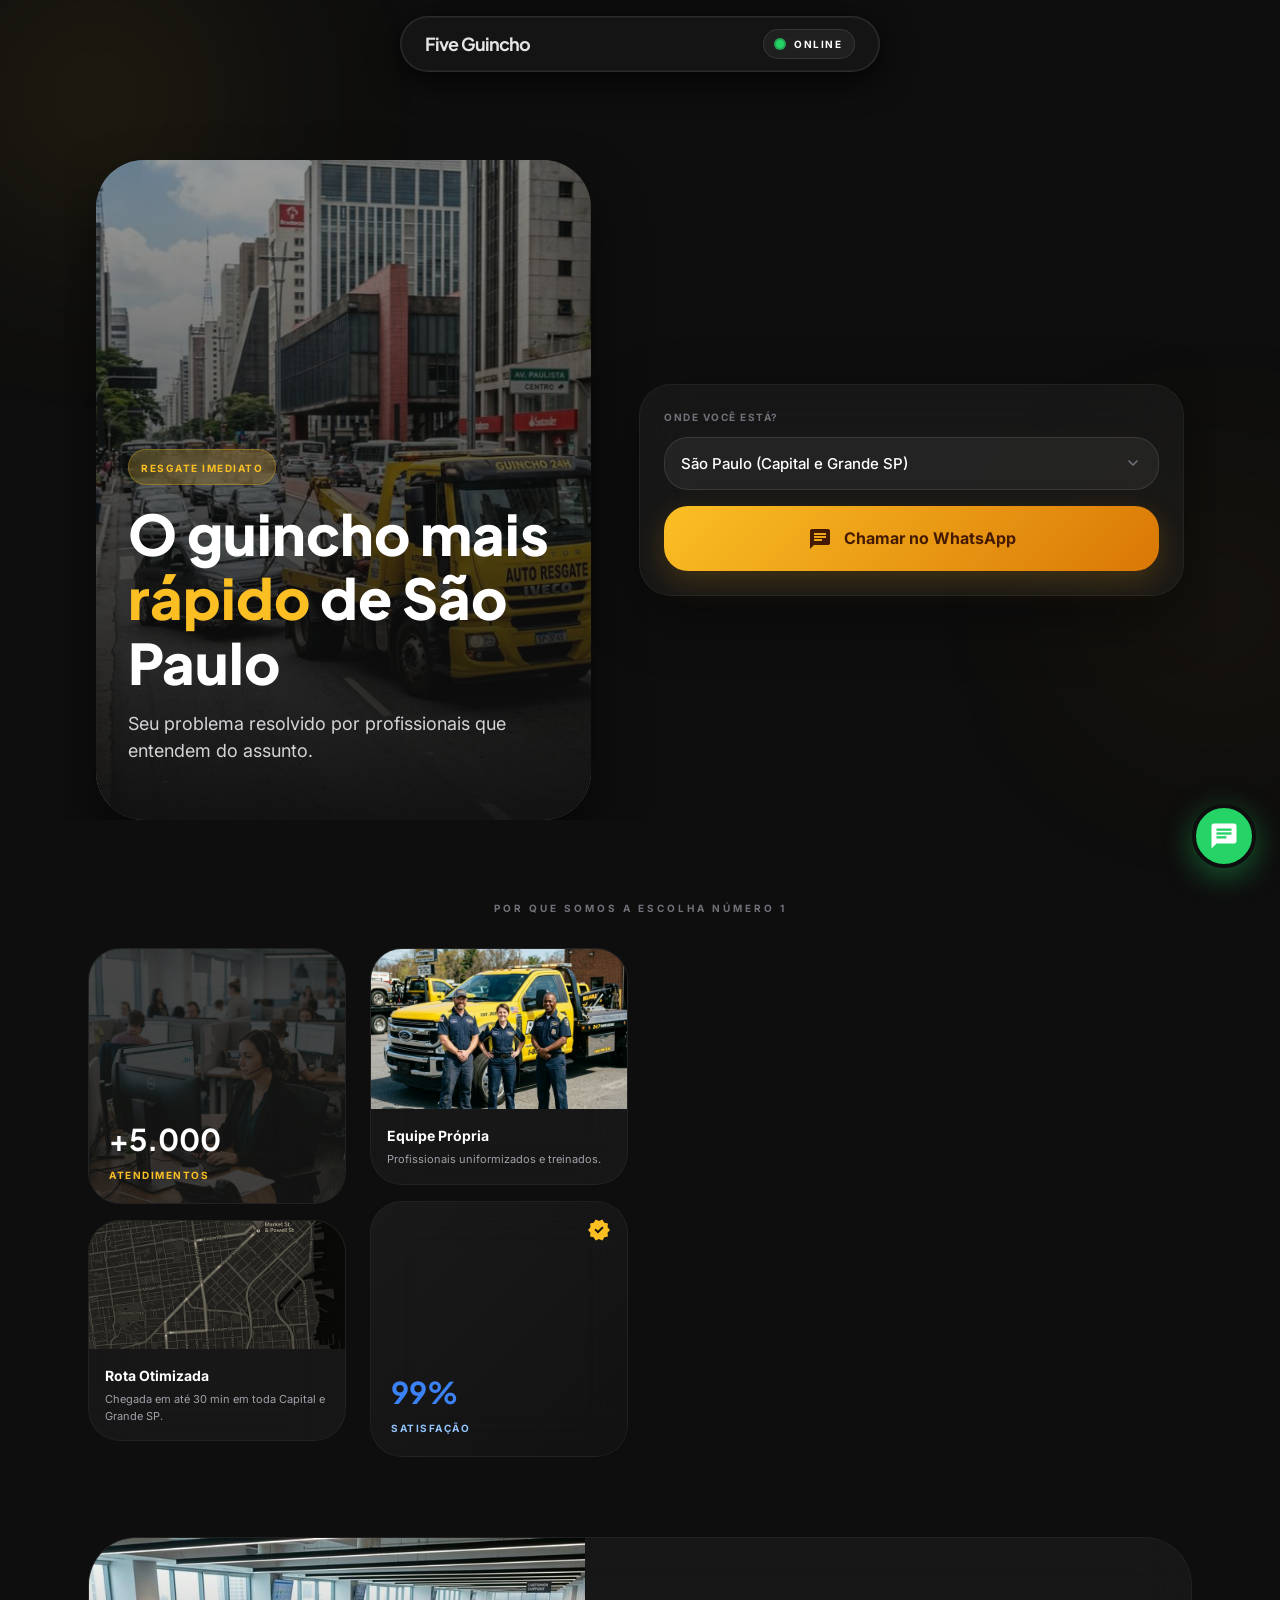
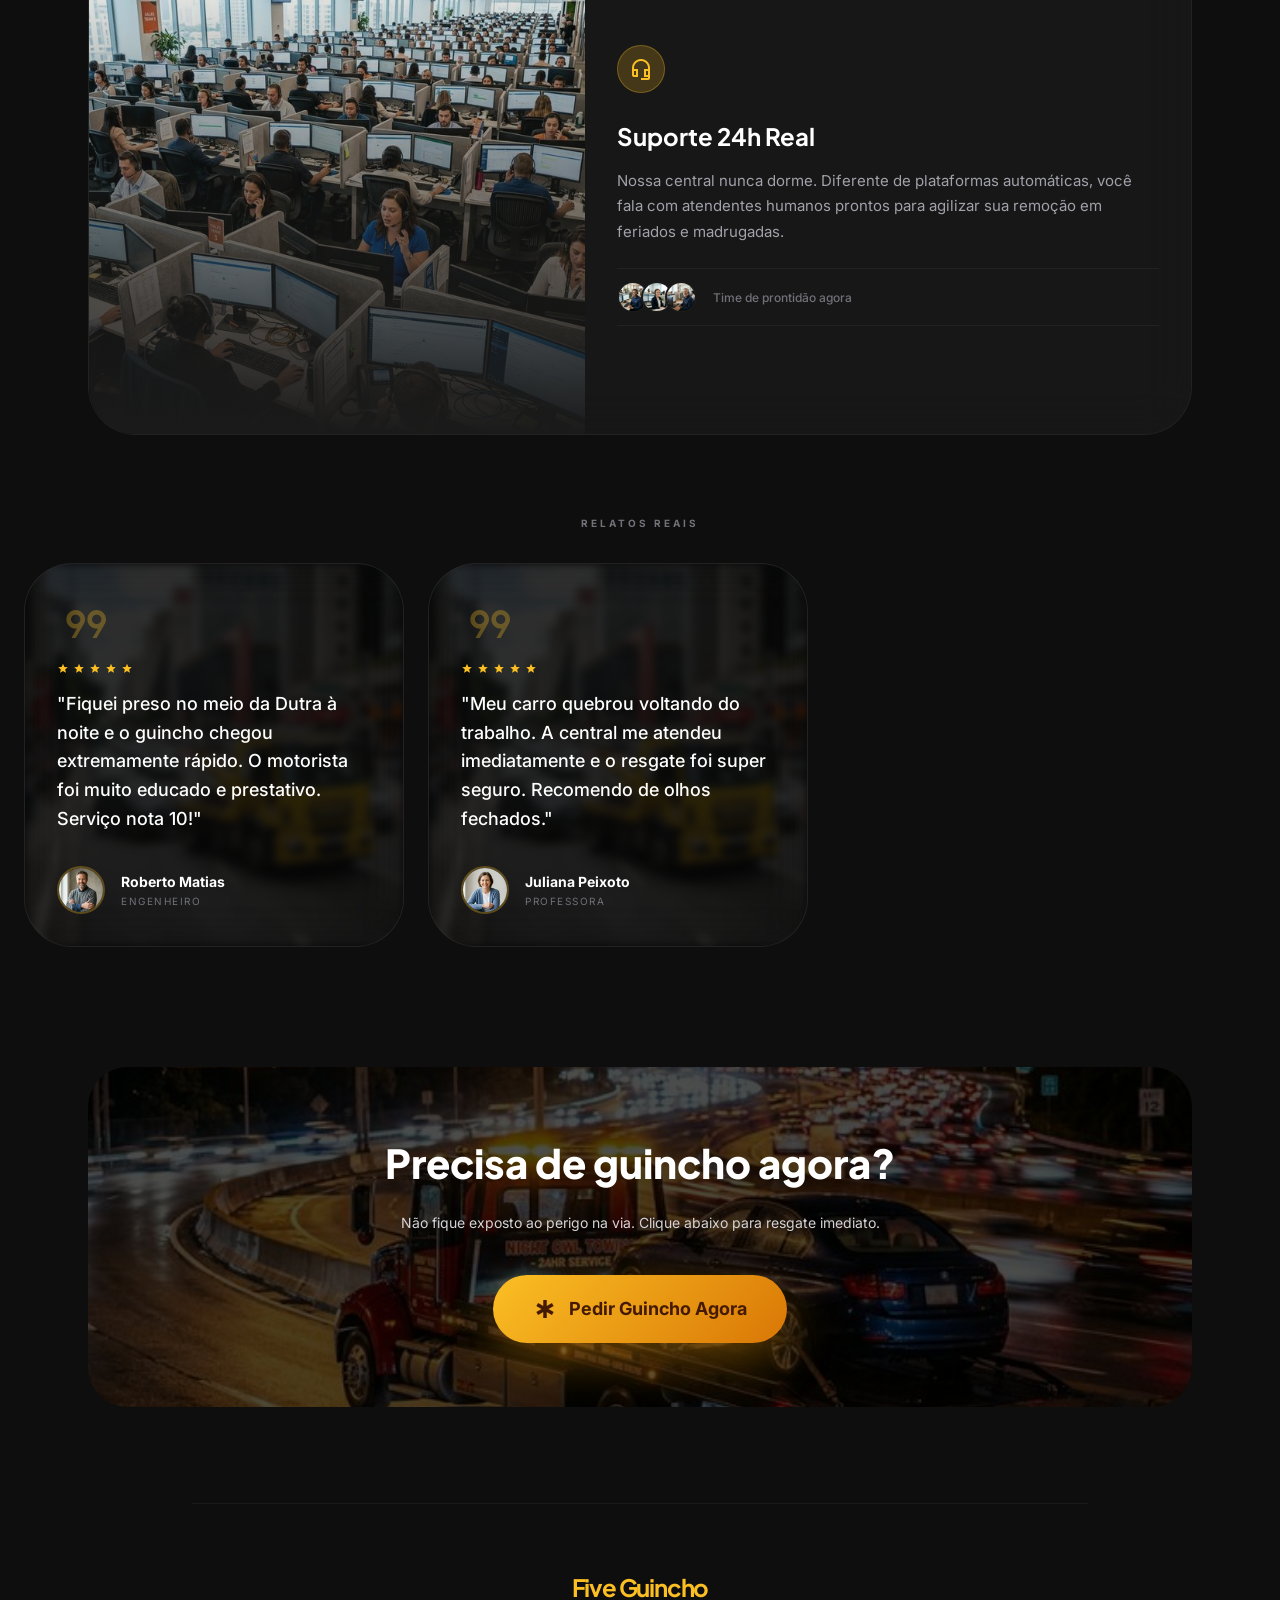
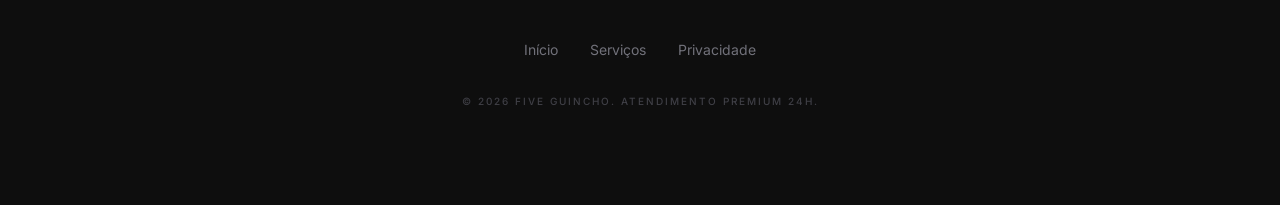
==== index.html @ ecac9675 "feat: setup GA/GTM and custom conversion tracking" ====
<!DOCTYPE html>
<html lang="pt-BR">
<head>
  <meta charset="utf-8" />
  <meta name="viewport" content="width=device-width, initial-scale=1.0" />
  <title>Five Guincho | O Guincho mais rápido de São Paulo</title>
  <meta name="description" content="Five Guincho — Guincho 24h em São Paulo. Resgate imediato via WhatsApp. Equipe própria, rota otimizada e +5.000 atendimentos com 99% de satisfação." />

  <!-- Fonts -->
  <link rel="preconnect" href="https://fonts.googleapis.com" />
  <link rel="preconnect" href="https://fonts.gstatic.com" crossorigin />
  <link href="https://fonts.googleapis.com/css2?family=Plus+Jakarta+Sans:wght@400;500;600;700;800&family=Inter:wght@300;400;500;600;700&display=swap" rel="stylesheet" />
  
  <!-- Material Symbols -->
  <link href="https://fonts.googleapis.com/css2?family=Material+Symbols+Outlined:wght,FILL@100..700,0..1&display=swap" rel="stylesheet" />

  <!-- Stylesheet -->
  <link rel="stylesheet" href="style.css" />
  <!-- Google Tag Manager -->
  <script>(function(w,d,s,l,i){w[l]=w[l]||[];w[l].push({'gtm.start':
  new Date().getTime(),event:'gtm.js'});var f=d.getElementsByTagName(s)[0],
  j=d.createElement(s),dl=l!='dataLayer'?'&l='+l:'';j.async=true;j.src=
  'https://www.googletagmanager.com/gtm.js?id='+i+dl;f.parentNode.insertBefore(j,f);
  })(window,document,'script','dataLayer','GTM-MQ79NGHH');</script>
  <!-- End Google Tag Manager -->
</head>
<body>
  <!-- Google Tag Manager (noscript) -->
  <noscript><iframe src="https://www.googletagmanager.com/ns.html?id=GTM-MQ79NGHH"
  height="0" width="0" style="display:none;visibility:hidden"></iframe></noscript>
  <!-- End Google Tag Manager (noscript) -->

  <!-- Ambient Glow Effects -->
  <div class="glow-gold" aria-hidden="true"></div>
  <div class="glow-amber" aria-hidden="true"></div>

  <!-- ===================== HEADER ===================== -->
  <header class="site-header" id="header">
    <div class="header-bar liquid-glass">
      <div class="header-logo font-headline">Five Guincho</div>
      <div class="header-badge">
        <span class="badge-dot" aria-hidden="true"></span>
        <span class="badge-text">Online</span>
      </div>
    </div>
  </header>

  <!-- ===================== MAIN ===================== -->
  <main class="main-content">

    <!-- ========== HERO SECTION ========== -->
    <section class="hero" id="inicio">
      <div class="hero-image-wrapper animate-fade-in-up">
        <img
          alt="Profissional da Five Guincho atendendo carro parado em São Paulo"
          src="assets/images/hero_bg_1773926470104.png"
        />
        <div class="hero-overlay">
          <div class="hero-tag">
            <span>Resgate Imediato</span>
          </div>
          <h1 class="hero-title font-headline">
            O guincho mais <span class="highlight">rápido</span> de São Paulo
          </h1>
          <p class="hero-subtitle">
            Seu problema resolvido por profissionais que entendem do assunto.
          </p>
        </div>
      </div>

      <div class="hero-cta-card glass-card animate-fade-in-up delay-2">
        <label class="hero-cta-label" for="state-selector">Onde você está?</label>
        <div class="state-selector-wrapper">
          <select class="state-selector" id="state-selector">
            <option value="SP">São Paulo (Capital e Grande SP)</option>
            <option value="RJ">Rio de Janeiro</option>
            <option value="MG">Minas Gerais</option>
            <option value="OTHER">Outros Estados</option>
          </select>
          <span class="material-symbols-outlined state-selector-icon" aria-hidden="true">expand_more</span>
        </div>

        <div class="cta-sp" id="cta-sp">
          <a class="btn-primary" href="#" data-whatsapp>
            <span class="material-symbols-outlined filled">chat</span>
            Chamar no WhatsApp
          </a>
        </div>

        <div class="cta-other" id="cta-other">
          <span class="material-symbols-outlined">info</span>
          <p>Atendemos somente São Paulo no momento.</p>
        </div>
      </div>
    </section>

    <!-- ========== BENEFITS SECTION ========== -->
    <section class="benefits reveal" id="servicos">
      <h2 class="section-title">Por que somos a escolha número 1</h2>
      <div class="benefits-grid">
        <!-- Column 1 -->
        <div class="benefits-col">
          <div class="stat-card glass-card">
            <img
              class="stat-card__bg"
              alt=""
              src="assets/images/call_center_bg_1773926505884.png"
              aria-hidden="true"
            />
            <div class="stat-card__content">
              <div class="stat-card__number font-headline">+5.000</div>
              <div class="stat-card__label">Atendimentos</div>
            </div>
          </div>

          <div class="feature-card glass-card">
            <div class="feature-card__image feature-card__image--grayscale">
              <img
                alt="Mapa de cobertura de São Paulo"
                src="assets/images/map_bg_1773926572896.png"
              />
              <div class="feature-card__image-overlay"></div>
            </div>
            <div class="feature-card__body">
              <h3 class="feature-card__title">Rota Otimizada</h3>
              <p class="feature-card__desc">Chegada em até 30 min em toda Capital e Grande SP.</p>
            </div>
          </div>
        </div>

        <!-- Column 2 -->
        <div class="benefits-col">
          <div class="feature-card glass-card">
            <div class="feature-card__image feature-card__image--tall">
              <img
                alt="Especialista uniformizado da Five Guincho"
                src="assets/images/team_bg_1773926521240.png"
              />
            </div>
            <div class="feature-card__body">
              <h3 class="feature-card__title">Equipe Própria</h3>
              <p class="feature-card__desc">Profissionais uniformizados e treinados.</p>
            </div>
          </div>

          <div class="satisfaction-card glass-card">
            <span class="satisfaction-card__icon material-symbols-outlined filled" aria-hidden="true">verified</span>
            <div class="satisfaction-card__content">
              <div class="satisfaction-card__number font-headline">99%</div>
              <div class="satisfaction-card__label">Satisfação</div>
            </div>
          </div>
        </div>
      </div>
    </section>

    <!-- ========== SUPPORT 24H ========== -->
    <section class="support-section reveal">
      <div class="support-card glass-card">
        <div class="support-card__image">
          <img
            alt="Central de atendimento 24h da Five Guincho"
            src="assets/images/support_main_1773926591647.png"
          />
          <div class="support-card__image-gradient"></div>
        </div>
        <div class="support-card__body">
          <div class="support-card__icon-wrapper">
            <span class="material-symbols-outlined">headset_mic</span>
          </div>
          <h2 class="support-card__title font-headline">Suporte 24h Real</h2>
          <p class="support-card__desc">
            Nossa central nunca dorme. Diferente de plataformas automáticas, você fala com atendentes humanos prontos para agilizar sua remoção em feriados e madrugadas.
          </p>
          <div class="support-card__team">
            <div class="avatar-stack">
              <div class="avatar-stack__item">
                <img alt="Membro da equipe" src="assets/images/support_avatar_1_1773926607169.png" />
              </div>
              <div class="avatar-stack__item">
                <img alt="Membro da equipe" src="assets/images/support_avatar_2_1773926623185.png" />
              </div>
              <div class="avatar-stack__item">
                <img alt="Membro da equipe" src="assets/images/support_avatar_3_1773926680739.png" />
              </div>
            </div>
            <span class="team-label">Time de prontidão agora</span>
          </div>
        </div>
      </div>
    </section>

    <!-- ========== TESTIMONIALS ========== -->
    <section class="testimonials reveal">
      <div class="testimonials__header">
        <h2 class="section-title">Relatos Reais</h2>
      </div>
      <div class="testimonials__carousel">
        <!-- Testimonial 1 -->
        <div class="testimonial-card glass-card">
          <img
            class="testimonial-card__bg"
            alt=""
            src="assets/images/hero_bg_1773926470104.png"
            aria-hidden="true"
          />
          <div class="testimonial-card__overlay"></div>
          <div class="testimonial-card__inner">
            <div class="testimonial-card__quote-icon">
              <span class="material-symbols-outlined">format_quote</span>
            </div>
            <div class="testimonial-card__bottom">
              <div class="testimonial-stars">
                <span class="material-symbols-outlined filled">star</span>
                <span class="material-symbols-outlined filled">star</span>
                <span class="material-symbols-outlined filled">star</span>
                <span class="material-symbols-outlined filled">star</span>
                <span class="material-symbols-outlined filled">star</span>
              </div>
              <p class="testimonial-card__text">"Fiquei preso no meio da Dutra à noite e o guincho chegou extremamente rápido. O motorista foi muito educado e prestativo. Serviço nota 10!"</p>
              <div class="testimonial-card__author">
                <div class="testimonial-card__avatar">
                  <img alt="Roberto Matias" src="assets/images/testimonial_avatar_1_1773926697660.png" />
                </div>
                <div>
                  <div class="testimonial-card__name">Roberto Matias</div>
                  <div class="testimonial-card__role">Engenheiro</div>
                </div>
              </div>
            </div>
          </div>
        </div>

        <!-- Testimonial 2 -->
        <div class="testimonial-card glass-card">
          <img
            class="testimonial-card__bg"
            alt=""
            src="assets/images/hero_bg_1773926470104.png"
            aria-hidden="true"
          />
          <div class="testimonial-card__overlay"></div>
          <div class="testimonial-card__inner">
            <div class="testimonial-card__quote-icon">
              <span class="material-symbols-outlined">format_quote</span>
            </div>
            <div class="testimonial-card__bottom">
              <div class="testimonial-stars">
                <span class="material-symbols-outlined filled">star</span>
                <span class="material-symbols-outlined filled">star</span>
                <span class="material-symbols-outlined filled">star</span>
                <span class="material-symbols-outlined filled">star</span>
                <span class="material-symbols-outlined filled">star</span>
              </div>
              <p class="testimonial-card__text">"Meu carro quebrou voltando do trabalho. A central me atendeu imediatamente e o resgate foi super seguro. Recomendo de olhos fechados."</p>
              <div class="testimonial-card__author">
                <div class="testimonial-card__avatar">
                  <img alt="Juliana Peixoto" src="assets/images/testimonial_avatar_2_1773926717036.png" />
                </div>
                <div>
                  <div class="testimonial-card__name">Juliana Peixoto</div>
                  <div class="testimonial-card__role">Professora</div>
                </div>
              </div>
            </div>
          </div>
        </div>
      </div>
    </section>

    <!-- ========== CTA FINAL ========== -->
    <section class="cta-final reveal">
      <div class="cta-final__card">
        <img
          class="cta-final__bg"
          alt=""
          src="assets/images/cta_bg_1773926490150.png"
          aria-hidden="true"
        />
        <div class="cta-final__content">
          <h2 class="cta-final__title font-headline">Precisa de guincho agora?</h2>
          <p class="cta-final__desc">Não fique exposto ao perigo na via. Clique abaixo para resgate imediato.</p>
          <a class="btn-primary btn-primary--rounded" href="#" data-whatsapp>
            <span class="material-symbols-outlined">emergency</span>
            Pedir Guincho Agora
          </a>
        </div>
      </div>
    </section>

  </main>

  <!-- ===================== FOOTER ===================== -->
  <footer class="site-footer">
    <div class="footer-logo font-headline">Five Guincho</div>
    <nav class="footer-nav">
      <a href="#inicio">Início</a>
      <a href="#servicos">Serviços</a>
      <a href="#">Privacidade</a>
    </nav>
    <div class="footer-copy">
      © <span id="current-year">2024</span> Five Guincho. Atendimento Premium 24h.
    </div>
  </footer>

  <!-- ===================== BOTTOM NAV (Mobile) ===================== -->
  <nav class="bottom-nav" aria-label="Navegação mobile">
    <a class="bottom-nav__link bottom-nav__link--active" href="#inicio">
      <span class="material-symbols-outlined filled">home</span>
      <span class="nav-label">Início</span>
    </a>
    <a class="bottom-nav__link" href="#servicos">
      <span class="material-symbols-outlined">construction</span>
      <span class="nav-label">Serviços</span>
    </a>
    <a class="bottom-nav__link" href="#" data-whatsapp>
      <span class="material-symbols-outlined">alternate_email</span>
      <span class="nav-label">Contato</span>
    </a>
  </nav>

  <!-- ===================== WHATSAPP FAB ===================== -->
  <a class="whatsapp-fab" href="#" data-whatsapp aria-label="Chamar no WhatsApp">
    <span class="material-symbols-outlined filled">chat</span>
  </a>

  <!-- ===================== MODAL EXPRESS ===================== -->
  <div class="modal-overlay" id="express-modal" aria-hidden="true" tabindex="-1">
    <div class="modal-card liquid-glass" role="dialog" aria-modal="true" aria-labelledby="modal-title">
      <div class="modal-header">
        <h3 class="modal-title font-headline" id="modal-title">Para agilizar seu orçamento.</h3>
        <button class="modal-close" id="modal-close" aria-label="Fechar">
          <span class="material-symbols-outlined">close</span>
        </button>
      </div>
      <div class="modal-body">
        <form id="express-form">
          <div class="form-group">
            <label for="form-nome">Nome do cliente</label>
            <input type="text" id="form-nome" required placeholder="Ex: João da Silva">
          </div>

          <div class="form-group">
            <label for="form-local">Localização do veículo</label>
            <select id="form-local" required>
              <option value="" disabled selected>Selecione seu estado</option>
              <option value="SP">São Paulo (Capital e Grande SP)</option>
              <option value="RJ">Rio de Janeiro</option>
              <option value="MG">Minas Gerais</option>
              <option value="OTHER">Outros Estados</option>
            </select>
          </div>

          <div id="form-error" class="cta-other">
            <span class="material-symbols-outlined">info</span>
            <p>Atendemos somente São Paulo no momento.</p>
          </div>

          <div id="form-fields-extended">
            <div class="form-group">
              <label for="form-tipo">Qual modelo do veículo?</label>
              <select id="form-tipo" required>
                <option value="" disabled selected>Selecione</option>
                <option value="Carro de passeio">Carro de passeio</option>
                <option value="Caminhão">Caminhão</option>
                <option value="Moto">Moto</option>
                <option value="Outros">Outros</option>
              </select>
            </div>

            <div class="form-group">
              <label for="form-fab">Qual fabricante do veículo?</label>
              <input type="text" id="form-fab" required placeholder="Ex: Volkswagen, Audi, Chevrolet...">
            </div>

            <div class="form-row">
              <div class="form-group">
                <label for="form-cor">Cor do veículo</label>
                <input type="text" id="form-cor" required placeholder="Ex: Prata">
              </div>
              <div class="form-group">
                <label for="form-placa">Placa do veículo</label>
                <input type="text" id="form-placa" required placeholder="ABC-1234">
              </div>
            </div>

            <div class="form-group">
              <label class="radio-group-label">Você já realizou alguma cotação ou a nossa empresa é a primeira?</label>
              <div class="radio-group">
                <label class="radio-label">
                  <input type="radio" name="cotacao" value="Primeira cotação" required>
                  <span class="radio-custom"></span> Primeira cotação
                </label>
                <label class="radio-label">
                  <input type="radio" name="cotacao" value="Já realizei outra cotação">
                  <span class="radio-custom"></span> Já realizei cotação
                </label>
              </div>
            </div>

            <button type="submit" id="botao_whatsapp" class="btn-primary btn-submit-modal">
              <span class="material-symbols-outlined filled">chat</span>
              Ir para o WhatsApp
            </button>
          </div>
        </form>
      </div>
    </div>
  </div>

  <!-- Script -->
  <script src="script.js"></script>

</body>
</html>
---- style.css ----
/* ============================================
   FIVE GUINCHO - Design System (Liquid Glass)
   ============================================ */

/* --- Custom Properties --- */
:root {
  /* Core Colors */
  --primary: #fbbf24;
  --primary-dim: #d97706;
  --primary-container: #fcd34d;
  --on-primary: #451a03;

  /* Surface Layer System */
  --surface: #0e0e0e;
  --surface-dim: #0e0e0e;
  --surface-container-lowest: #000000;
  --surface-container-low: #131313;
  --surface-container: #1a1a1a;
  --surface-container-high: #20201f;
  --surface-container-highest: #262626;
  --surface-bright: #2c2c2c;
  --surface-variant: #262626;

  /* On-Surface */
  --on-surface: #ffffff;
  --on-surface-variant: #adaaaa;
  --on-background: #ffffff;

  /* Outline */
  --outline: #767575;
  --outline-variant: #484847;

  /* Secondary / Tertiary */
  --secondary: #f59e0b;
  --tertiary: #fbbf24;

  /* Error */
  --error: #f87171;
  --error-container: #9f0519;

  /* Functional */
  --whatsapp-green: #25D366;

  /* Typography */
  --font-headline: 'Plus Jakarta Sans', sans-serif;
  --font-body: 'Inter', sans-serif;
  --font-label: 'Inter', sans-serif;

  /* Spacing */
  --space-1: 0.25rem;
  --space-2: 0.5rem;
  --space-3: 0.75rem;
  --space-4: 1rem;
  --space-5: 1.25rem;
  --space-6: 1.5rem;
  --space-8: 2rem;
  --space-10: 2.5rem;
  --space-12: 3rem;
  --space-16: 4rem;
  --space-20: 5rem;
  --space-24: 6rem;

  /* Border Radius */
  --radius-sm: 0.5rem;
  --radius-md: 1rem;
  --radius-lg: 1.5rem;
  --radius-xl: 2rem;
  --radius-2xl: 2.5rem;
  --radius-3xl: 3rem;
  --radius-full: 9999px;
}

/* --- Reset & Base --- */
*,
*::before,
*::after {
  margin: 0;
  padding: 0;
  box-sizing: border-box;
}

html {
  scroll-behavior: smooth;
  -webkit-text-size-adjust: 100%;
}

body {
  font-family: var(--font-body);
  background-color: var(--surface);
  color: var(--on-surface);
  overflow-x: hidden;
  min-height: 100dvh;
  line-height: 1.6;
  -webkit-font-smoothing: antialiased;
  -moz-osx-font-smoothing: grayscale;
}

::selection {
  background-color: var(--primary);
  color: var(--on-primary);
}

img {
  display: block;
  max-width: 100%;
  height: auto;
}

a {
  text-decoration: none;
  color: inherit;
}

button {
  border: none;
  background: none;
  cursor: pointer;
  font-family: inherit;
}

select {
  font-family: inherit;
}

/* --- Utility Classes --- */
.font-headline {
  font-family: var(--font-headline);
}

.font-label {
  font-family: var(--font-label);
}

.label-micro {
  font-size: 10px;
  font-weight: 700;
  text-transform: uppercase;
  letter-spacing: 0.3em;
  font-family: var(--font-label);
}

.label-micro-tight {
  font-size: 10px;
  font-weight: 700;
  text-transform: uppercase;
  letter-spacing: 0.15em;
  font-family: var(--font-label);
}

/* --- Glass Effects --- */
.glass-card {
  background: rgba(38, 38, 38, 0.4);
  backdrop-filter: blur(24px);
  -webkit-backdrop-filter: blur(24px);
  border: 1px solid rgba(255, 255, 255, 0.05);
}

.liquid-glass {
  background: rgba(26, 26, 26, 0.6);
  backdrop-filter: blur(20px) saturate(180%);
  -webkit-backdrop-filter: blur(20px) saturate(180%);
  border: 1px solid rgba(255, 255, 255, 0.1);
  box-shadow: 0 8px 32px 0 rgba(0, 0, 0, 0.8),
              inset 0 0 0 1px rgba(255, 255, 255, 0.05);
}

/* --- Ambient Glow Effects --- */
.glow-gold {
  position: fixed;
  top: -6rem;
  left: -6rem;
  width: 24rem;
  height: 24rem;
  background: radial-gradient(circle at center, rgba(251, 191, 36, 0.15) 0%, transparent 70%);
  filter: blur(100px);
  pointer-events: none;
  z-index: 0;
}

.glow-amber {
  position: fixed;
  top: 50%;
  right: -6rem;
  width: 20rem;
  height: 20rem;
  background: radial-gradient(circle at center, rgba(245, 158, 11, 0.1) 0%, transparent 70%);
  filter: blur(100px);
  pointer-events: none;
  z-index: 0;
}

/* --- Gradient Button --- */
.btn-primary {
  display: inline-flex;
  align-items: center;
  justify-content: center;
  gap: var(--space-3);
  width: 100%;
  background: linear-gradient(135deg, var(--primary), var(--primary-dim));
  color: var(--on-primary);
  font-weight: 700;
  padding: var(--space-5) var(--space-6);
  border-radius: var(--radius-lg);
  font-size: 1rem;
  box-shadow: 0 10px 30px rgba(245, 158, 11, 0.2);
  transition: transform 0.15s ease, box-shadow 0.2s ease;
  cursor: pointer;
  border: none;
  font-family: var(--font-body);
}

.btn-primary:active {
  transform: scale(0.95);
}

.btn-primary:hover {
  box-shadow: 0 14px 40px rgba(245, 158, 11, 0.35);
}

.btn-primary--rounded {
  border-radius: var(--radius-full);
  padding: var(--space-5) var(--space-10);
  font-size: 1.125rem;
  box-shadow: 0 16px 48px rgba(245, 158, 11, 0.4);
}

/* --- Animations --- */
@keyframes ping {
  75%, 100% {
    transform: scale(2);
    opacity: 0;
  }
}

@keyframes fadeInUp {
  from {
    opacity: 0;
    transform: translateY(30px);
  }
  to {
    opacity: 1;
    transform: translateY(0);
  }
}

@keyframes fadeIn {
  from { opacity: 0; }
  to { opacity: 1; }
}

@keyframes shimmer {
  0% { background-position: -200% 0; }
  100% { background-position: 200% 0; }
}

.animate-ping {
  animation: ping 1s cubic-bezier(0, 0, 0.2, 1) infinite;
}

.animate-fade-in-up {
  opacity: 0;
  animation: fadeInUp 0.8s ease forwards;
}

.animate-fade-in-up.delay-1 { animation-delay: 0.15s; }
.animate-fade-in-up.delay-2 { animation-delay: 0.3s; }
.animate-fade-in-up.delay-3 { animation-delay: 0.45s; }

/* Scroll-triggered reveal */
.reveal {
  opacity: 0;
  transform: translateY(30px);
  transition: opacity 0.7s ease, transform 0.7s ease;
}

.reveal.visible {
  opacity: 1;
  transform: translateY(0);
}

/* ============================================
   HEADER
   ============================================ */
.site-header {
  position: fixed;
  top: var(--space-4);
  left: var(--space-4);
  right: var(--space-4);
  z-index: 50;
}

.header-bar {
  display: flex;
  justify-content: space-between;
  align-items: center;
  padding: var(--space-3) var(--space-6);
  border-radius: var(--radius-full);
  max-width: 30rem;
  margin: 0 auto;
}

.header-logo {
  font-size: 1.125rem;
  font-weight: 700;
  letter-spacing: -0.05em;
  color: #e4e4e7;
  font-family: var(--font-headline);
}

.header-badge {
  display: flex;
  align-items: center;
  gap: 0.625rem;
  padding: 0.375rem 0.75rem;
  border-radius: var(--radius-full);
  background: rgba(255, 255, 255, 0.05);
  border: 1px solid rgba(255, 255, 255, 0.1);
}

.badge-dot {
  position: relative;
  width: 0.5rem;
  height: 0.5rem;
  display: flex;
  align-items: center;
  justify-content: center;
}

.badge-dot::before {
  content: '';
  position: absolute;
  inset: -2px;
  border-radius: 50%;
  background: var(--whatsapp-green);
  animation: ping 1.5s cubic-bezier(0, 0, 0.2, 1) infinite;
  opacity: 0.75;
}

.badge-dot::after {
  content: '';
  position: relative;
  display: inline-flex;
  width: 0.5rem;
  height: 0.5rem;
  border-radius: 50%;
  background: var(--whatsapp-green);
}

.badge-text {
  font-size: 10px;
  font-weight: 700;
  text-transform: uppercase;
  letter-spacing: 0.15em;
  color: var(--on-surface);
  font-family: var(--font-label);
}

/* ============================================
   MAIN CONTENT
   ============================================ */
.main-content {
  position: relative;
  padding-top: var(--space-24);
  padding-bottom: 8rem;
}

/* ============================================
   HERO SECTION
   ============================================ */
.hero {
  position: relative;
  padding: var(--space-8) var(--space-6) 0;
  margin-bottom: var(--space-12);
  overflow: hidden;
}

.hero-image-wrapper {
  position: relative;
  width: 100%;
  aspect-ratio: 4 / 5;
  border-radius: var(--radius-3xl);
  overflow: hidden;
  margin-bottom: var(--space-8);
  box-shadow: 0 25px 50px rgba(0, 0, 0, 0.5);
}

.hero-image-wrapper img {
  width: 100%;
  height: 100%;
  object-fit: cover;
}

.hero-overlay {
  position: absolute;
  inset: 0;
  background: linear-gradient(to top, rgba(14, 14, 14, 0.95) 0%, rgba(14, 14, 14, 0.4) 100%);
  display: flex;
  flex-direction: column;
  justify-content: flex-end;
  padding: var(--space-8);
}

.hero-tag {
  display: inline-block;
  padding: 0.25rem 0.75rem;
  border-radius: var(--radius-full);
  background: rgba(251, 191, 36, 0.2);
  backdrop-filter: blur(12px);
  -webkit-backdrop-filter: blur(12px);
  border: 1px solid rgba(251, 191, 36, 0.3);
  width: fit-content;
  margin-bottom: var(--space-4);
}

.hero-tag span {
  font-size: 10px;
  font-weight: 700;
  text-transform: uppercase;
  letter-spacing: 0.15em;
  color: var(--primary);
  font-family: var(--font-label);
}

.hero-title {
  font-size: 2.25rem;
  font-weight: 800;
  font-family: var(--font-headline);
  line-height: 1.15;
  margin-bottom: var(--space-4);
}

.hero-title .highlight {
  color: var(--primary);
}

.hero-subtitle {
  color: #d4d4d8;
  font-size: 1.125rem;
  margin-bottom: var(--space-6);
  line-height: 1.5;
}

/* Hero CTA Card */
.hero-cta-card {
  border-radius: var(--radius-xl);
  padding: var(--space-6);
  box-shadow: 0 20px 60px rgba(0, 0, 0, 0.4);
  position: relative;
  z-index: 20;
}

.hero-cta-label {
  display: block;
  font-size: 10px;
  font-weight: 700;
  text-transform: uppercase;
  letter-spacing: 0.15em;
  color: #71717a;
  margin-bottom: var(--space-3);
  font-family: var(--font-label);
}

.state-selector-wrapper {
  position: relative;
  margin-bottom: var(--space-4);
}

.state-selector {
  width: 100%;
  background: rgba(255, 255, 255, 0.05);
  border: 1px solid rgba(255, 255, 255, 0.1);
  border-radius: var(--radius-lg);
  padding: var(--space-4);
  color: var(--on-surface);
  appearance: none;
  -webkit-appearance: none;
  font-size: 0.9375rem;
  font-weight: 500;
  cursor: pointer;
  transition: all 0.2s ease;
  outline: none;
}

.state-selector:focus {
  border-color: rgba(251, 191, 36, 0.5);
  box-shadow: 0 0 0 2px rgba(251, 191, 36, 0.1);
}

.state-selector-icon {
  position: absolute;
  right: var(--space-4);
  top: 50%;
  transform: translateY(-50%);
  color: #71717a;
  pointer-events: none;
  font-size: 1.25rem;
}

/* CTA Other (error message) */
.cta-other {
  display: none;
  margin-top: var(--space-4);
  padding: var(--space-4);
  border-radius: var(--radius-lg);
  background: rgba(248, 113, 113, 0.1);
  border: 1px solid rgba(248, 113, 113, 0.2);
  align-items: center;
  gap: var(--space-3);
}

.cta-other.active {
  display: flex;
}

.cta-other .material-symbols-outlined {
  color: var(--error);
  flex-shrink: 0;
}

.cta-other p {
  font-size: 0.875rem;
  font-weight: 500;
  color: var(--error);
}

.cta-sp {
  display: block;
}

.hidden {
  display: none !important;
}

/* ============================================
   BENEFITS SECTION
   ============================================ */
.benefits {
  padding: 0 var(--space-6);
  margin-bottom: var(--space-20);
}

.section-title {
  text-align: center;
  font-size: 10px;
  font-weight: 700;
  text-transform: uppercase;
  letter-spacing: 0.3em;
  color: #71717a;
  margin-bottom: var(--space-8);
  font-family: var(--font-label);
}

.benefits-grid {
  display: grid;
  grid-template-columns: 1fr 1fr;
  gap: var(--space-4);
  align-items: start;
}

/* Stagger effect */
.benefits-col:nth-child(2) {
  padding-top: var(--space-8);
}

.benefits-col {
  display: flex;
  flex-direction: column;
  gap: var(--space-4);
}

/* Stat Card */
.stat-card {
  border-radius: var(--radius-xl);
  padding: var(--space-5);
  height: 12rem;
  display: flex;
  flex-direction: column;
  justify-content: flex-end;
  position: relative;
  overflow: hidden;
}

.stat-card__bg {
  position: absolute;
  inset: 0;
  object-fit: cover;
  opacity: 0.2;
}

.stat-card__content {
  position: relative;
  z-index: 10;
}

.stat-card__number {
  font-size: 1.875rem;
  font-weight: 700;
  font-family: var(--font-headline);
  margin-bottom: 0.25rem;
}

.stat-card__label {
  font-size: 10px;
  font-weight: 700;
  text-transform: uppercase;
  letter-spacing: 0.15em;
  color: var(--primary);
  font-family: var(--font-label);
}

/* Feature Card */
.feature-card {
  border-radius: var(--radius-xl);
  overflow: hidden;
}

.feature-card__image {
  height: 8rem;
  width: 100%;
  position: relative;
  overflow: hidden;
}

.feature-card__image img {
  width: 100%;
  height: 100%;
  object-fit: cover;
}

.feature-card__image--grayscale img {
  filter: grayscale(1) brightness(0.75);
}

.feature-card__image-overlay {
  position: absolute;
  inset: 0;
  background: rgba(251, 191, 36, 0.1);
  mix-blend-mode: overlay;
}

.feature-card__body {
  padding: var(--space-4);
}

.feature-card__title {
  font-weight: 700;
  font-size: 0.875rem;
  margin-bottom: 0.25rem;
}

.feature-card__desc {
  font-size: 11px;
  color: #a1a1aa;
  line-height: 1.5;
}

/* Verified / Satisfaction Card */
.satisfaction-card {
  border-radius: var(--radius-xl);
  padding: var(--space-5);
  height: 10rem;
  display: flex;
  flex-direction: column;
  justify-content: flex-end;
  position: relative;
  overflow: hidden;
  background: linear-gradient(135deg, rgba(255, 255, 255, 0.05), rgba(255, 255, 255, 0.02));
}

.satisfaction-card__icon {
  position: absolute;
  top: var(--space-4);
  right: var(--space-4);
  color: var(--primary);
}

.satisfaction-card__content {
  position: relative;
  z-index: 10;
}

.satisfaction-card__number {
  font-size: 1.875rem;
  font-weight: 700;
  font-family: var(--font-headline);
  margin-bottom: 0.25rem;
  color: #3b82f6; /* Blue */
}

.satisfaction-card__label {
  font-size: 10px;
  font-weight: 700;
  text-transform: uppercase;
  letter-spacing: 0.15em;
  color: #93c5fd; /* Light Blue */
  font-family: var(--font-label);
}

/* Large feature card image */
.feature-card__image--tall {
  height: 10rem;
}

/* ============================================
   SUPPORT 24H SECTION
   ============================================ */
.support-section {
  padding: 0 var(--space-6);
  margin-bottom: var(--space-20);
}

.support-card {
  border-radius: var(--radius-3xl);
  overflow: hidden;
  display: flex;
  flex-direction: column;
}

.support-card__image {
  height: 14rem;
  position: relative;
  overflow: hidden;
}

.support-card__image img {
  width: 100%;
  height: 100%;
  object-fit: cover;
}

.support-card__image-gradient {
  position: absolute;
  inset: 0;
  background: linear-gradient(to top, var(--surface-container) 0%, transparent 100%);
}

.support-card__body {
  padding: var(--space-8);
  margin-top: -3rem;
  position: relative;
  z-index: 10;
}

.support-card__icon-wrapper {
  width: 3rem;
  height: 3rem;
  border-radius: var(--radius-lg);
  background: rgba(251, 191, 36, 0.2);
  display: flex;
  align-items: center;
  justify-content: center;
  margin-bottom: var(--space-6);
  border: 1px solid rgba(251, 191, 36, 0.3);
}

.support-card__icon-wrapper .material-symbols-outlined {
  color: var(--primary);
}

.support-card__title {
  font-size: 1.5rem;
  font-weight: 700;
  font-family: var(--font-headline);
  margin-bottom: var(--space-3);
}

.support-card__desc {
  color: #a1a1aa;
  line-height: 1.7;
  margin-bottom: var(--space-6);
  font-size: 0.9375rem;
}

.support-card__team {
  display: flex;
  align-items: center;
  gap: var(--space-4);
  padding: var(--space-3) 0;
  border-top: 1px solid rgba(255, 255, 255, 0.05);
  border-bottom: 1px solid rgba(255, 255, 255, 0.05);
}

.avatar-stack {
  display: flex;
}

.avatar-stack__item {
  width: 2rem;
  height: 2rem;
  border-radius: 50%;
  border: 2px solid var(--surface-container);
  overflow: hidden;
  background: #3f3f46;
  margin-left: -0.5rem;
}

.avatar-stack__item:first-child {
  margin-left: 0;
}

.avatar-stack__item img {
  width: 100%;
  height: 100%;
  object-fit: cover;
}

.team-label {
  font-size: 0.75rem;
  color: #71717a;
  font-weight: 500;
}

/* ============================================
   TESTIMONIALS
   ============================================ */
.testimonials {
  margin-bottom: var(--space-20);
}

.testimonials__header {
  padding: 0 var(--space-6);
  margin-bottom: var(--space-8);
  text-align: center;
}

.testimonials__carousel {
  display: flex;
  overflow-x: auto;
  gap: var(--space-6);
  padding: 0 var(--space-6) var(--space-10);
  scroll-snap-type: x mandatory;
  -ms-overflow-style: none;
  scrollbar-width: none;
  -webkit-overflow-scrolling: touch;
}

.testimonial-card {
  width: 85vw;
  max-width: 380px;
  scroll-snap-align: center;
  position: relative;
  border-radius: var(--radius-3xl);
  overflow: hidden;
  height: 24rem; /* Fixed height for consistency instead of aspect-ratio which gets distorted on narrow screens */
  flex-shrink: 0;
  white-space: normal;
}

.testimonial-card__bg {
  position: absolute;
  inset: 0;
  width: 100%;
  height: 100%;
  object-fit: cover;
  filter: blur(4px);
  opacity: 0.4;
}

.testimonial-card__overlay {
  position: absolute;
  inset: 0;
  background: rgba(0, 0, 0, 0.6);
}

.testimonial-card__inner {
  position: relative;
  height: 100%;
  padding: var(--space-8);
  display: flex;
  flex-direction: column;
  justify-content: space-between;
}

.testimonial-card__quote-icon {
  opacity: 0.3;
}

.testimonial-card__quote-icon .material-symbols-outlined {
  font-size: 3.5rem;
  color: var(--primary);
}

.testimonial-card__bottom {
  display: flex;
  flex-direction: column;
}

.testimonial-stars {
  display: flex;
  gap: 0.25rem;
  margin-bottom: var(--space-4);
}

.testimonial-stars .material-symbols-outlined {
  color: var(--primary);
  font-size: 0.75rem;
}

.testimonial-card__text {
  font-size: 1.125rem;
  font-weight: 500;
  color: white;
  margin-bottom: var(--space-8);
  line-height: 1.6;
}

.testimonial-card__author {
  display: flex;
  align-items: center;
  gap: var(--space-4);
}

.testimonial-card__avatar {
  width: 3rem;
  height: 3rem;
  border-radius: 50%;
  overflow: hidden;
  border: 2px solid rgba(251, 191, 36, 0.3);
}

.testimonial-card__avatar img {
  width: 100%;
  height: 100%;
  object-fit: cover;
}

.testimonial-card__name {
  font-size: 0.875rem;
  font-weight: 700;
}

.testimonial-card__role {
  font-size: 10px;
  color: #71717a;
  text-transform: uppercase;
  letter-spacing: 0.15em;
  font-family: var(--font-label);
}

/* ============================================
   CTA FINAL
   ============================================ */
.cta-final {
  padding: 0 var(--space-6);
  margin-bottom: var(--space-12);
}

.cta-final__card {
  position: relative;
  border-radius: var(--radius-2xl);
  overflow: hidden;
  padding: var(--space-10);
  text-align: center;
}

.cta-final__bg {
  position: absolute;
  inset: 0;
  width: 100%;
  height: 100%;
  object-fit: cover;
  filter: brightness(0.3);
}

.cta-final__content {
  position: relative;
  z-index: 10;
}

.cta-final__title {
  font-size: 1.875rem;
  font-weight: 800;
  font-family: var(--font-headline);
  margin-bottom: var(--space-4);
}

.cta-final__desc {
  color: #d4d4d8;
  margin-bottom: var(--space-10);
  line-height: 1.7;
  font-size: 0.875rem;
}

/* ============================================
   FOOTER
   ============================================ */
.site-footer {
  width: 100%;
  padding: var(--space-16) var(--space-6) 6rem var(--space-6); /* Extra bottom padding for bottom-nav */
  border-top: 1px solid rgba(255, 255, 255, 0.05);
  background: var(--surface);
  display: flex;
  flex-direction: column;
  align-items: center;
  gap: var(--space-8);
  text-align: center;
}

.footer-logo {
  color: var(--primary);
  font-weight: 700;
  font-size: 1.5rem;
  letter-spacing: -0.05em;
  font-family: var(--font-headline);
}

.footer-nav {
  display: flex;
  gap: var(--space-8);
}

.footer-nav a {
  font-size: 0.875rem;
  color: #71717a;
  transition: color 0.2s ease;
}

.footer-nav a:hover {
  color: white;
}

.footer-copy {
  font-size: 10px;
  color: #3f3f46;
  text-transform: uppercase;
  letter-spacing: 0.2em;
  font-weight: 500;
}

/* ============================================
   BOTTOM NAV
   ============================================ */
.bottom-nav {
  position: fixed;
  bottom: 0;
  left: 0;
  width: 100%;
  z-index: 50;
  display: flex;
  justify-content: space-around;
  align-items: center;
  padding: var(--space-3) var(--space-4) var(--space-6);
  background: rgba(14, 14, 14, 0.9);
  backdrop-filter: blur(40px);
  -webkit-backdrop-filter: blur(40px);
  border-top: 1px solid rgba(255, 255, 255, 0.05);
  box-shadow: 0 -10px 40px rgba(0, 0, 0, 0.5);
}

.bottom-nav__link {
  display: flex;
  flex-direction: column;
  align-items: center;
  justify-content: center;
  color: #71717a;
  transition: color 0.2s ease;
}

.bottom-nav__link--active {
  color: var(--primary);
}

.bottom-nav__link:hover {
  color: white;
}

.bottom-nav__link span.nav-label {
  font-family: var(--font-headline);
  font-size: 10px;
  font-weight: 700;
  text-transform: uppercase;
  letter-spacing: 0.15em;
  margin-top: 0.25rem;
}

/* ============================================
   WHATSAPP FAB
   ============================================ */
.whatsapp-fab {
  position: fixed;
  bottom: 6rem;
  right: var(--space-6);
  width: 4rem;
  height: 4rem;
  background: var(--whatsapp-green);
  border-radius: 50%;
  display: flex;
  align-items: center;
  justify-content: center;
  box-shadow: 0 8px 30px rgba(37, 211, 102, 0.4);
  z-index: 40;
  transition: transform 0.15s ease, box-shadow 0.2s ease;
  border: 4px solid var(--surface);
}

.whatsapp-fab:active {
  transform: scale(0.9);
}

.whatsapp-fab:hover {
  box-shadow: 0 12px 40px rgba(37, 211, 102, 0.6);
  transform: scale(1.05);
}

.whatsapp-fab .material-symbols-outlined {
  color: white;
  font-size: 1.875rem;
}

/* ============================================
   MODAL EXPRESS
   ============================================ */
.modal-overlay {
  position: fixed;
  inset: 0;
  z-index: 100;
  background: rgba(0, 0, 0, 0.85);
  backdrop-filter: blur(10px);
  -webkit-backdrop-filter: blur(10px);
  display: flex;
  align-items: center;
  justify-content: center;
  padding: var(--space-4);
  opacity: 0;
  visibility: hidden;
  transition: opacity 0.3s ease, visibility 0.3s ease;
}

.modal-overlay.active {
  opacity: 1;
  visibility: visible;
}

.modal-card {
  width: 100%;
  max-width: 32rem;
  max-height: 90vh;
  display: flex;
  flex-direction: column;
  border-radius: var(--radius-2xl);
  transform: translateY(20px) scale(0.95);
  transition: transform 0.3s cubic-bezier(0.175, 0.885, 0.32, 1.275);
}

.modal-overlay.active .modal-card {
  transform: translateY(0) scale(1);
}

.modal-header {
  padding: var(--space-6);
  border-bottom: 1px solid rgba(255, 255, 255, 0.05);
  display: flex;
  align-items: center;
  justify-content: space-between;
}

.modal-title {
  font-size: 1.25rem;
  font-weight: 700;
  color: var(--primary);
}

.modal-close {
  width: 2.5rem;
  height: 2.5rem;
  border-radius: 50%;
  display: flex;
  align-items: center;
  justify-content: center;
  background: rgba(255, 255, 255, 0.05);
  color: #a1a1aa;
  transition: all 0.2s ease;
}

.modal-close:hover {
  background: rgba(255, 255, 255, 0.1);
  color: white;
}

.modal-body {
  padding: var(--space-6);
  overflow-y: auto;
  -webkit-overflow-scrolling: touch;
}

/* Custom Scrollbar for Modal Body */
.modal-body::-webkit-scrollbar {
  width: 6px;
}
.modal-body::-webkit-scrollbar-track {
  background: rgba(0, 0, 0, 0.1);
}
.modal-body::-webkit-scrollbar-thumb {
  background: rgba(255, 255, 255, 0.1);
  border-radius: 4px;
}

/* Forms */
.form-group {
  margin-bottom: var(--space-4);
}

.form-group label {
  display: block;
  font-size: 0.875rem;
  font-weight: 500;
  color: #d4d4d8;
  margin-bottom: var(--space-2);
}

.form-group input[type="text"],
.form-group select {
  width: 100%;
  background: rgba(0, 0, 0, 0.3);
  border: 1px solid rgba(255, 255, 255, 0.15);
  border-radius: var(--radius-md);
  padding: 0.875rem 1rem;
  color: white;
  font-family: var(--font-body);
  font-size: 1rem;
  transition: border-color 0.2s ease, box-shadow 0.2s ease;
  outline: none;
  appearance: none;
}

.form-group input[type="text"]:focus,
.form-group select:focus {
  border-color: var(--primary);
  box-shadow: 0 0 0 2px rgba(251, 191, 36, 0.15);
}

.form-group select {
  background-image: url("data:image/svg+xml,%3Csvg xmlns='http://www.w3.org/2000/svg' fill='none' viewBox='0 0 24 24' stroke='%23a1a1aa'%3E%3Cpath stroke-linecap='round' stroke-linejoin='round' stroke-width='2' d='M19 9l-7 7-7-7'%3E%3C/path%3E%3C/svg%3E");
  background-repeat: no-repeat;
  background-position: right 1rem center;
  background-size: 1rem;
  padding-right: 2.5rem;
}

.form-group select option {
  background: var(--surface-container-high);
  color: white;
}

.form-row {
  display: flex;
  gap: var(--space-4);
}

.form-row .form-group {
  flex: 1;
}

.radio-group-label {
  font-size: 0.875rem;
  font-weight: 500;
  color: #d4d4d8;
  margin-bottom: var(--space-3);
  display: block;
}

.radio-group {
  display: flex;
  flex-direction: column;
  gap: var(--space-3);
  background: rgba(0, 0, 0, 0.2);
  padding: var(--space-4);
  border-radius: var(--radius-md);
  border: 1px solid rgba(255, 255, 255, 0.05);
}

.radio-label {
  display: flex;
  align-items: center;
  gap: var(--space-3);
  cursor: pointer;
  font-size: 0.9375rem;
  color: #e4e4e7;
}

.radio-label input[type="radio"] {
  display: none;
}

.radio-custom {
  width: 1.25rem;
  height: 1.25rem;
  border-radius: 50%;
  border: 2px solid rgba(255, 255, 255, 0.3);
  position: relative;
  transition: border-color 0.2s ease;
  display: flex;
  align-items: center;
  justify-content: center;
}

.radio-label input[type="radio"]:checked + .radio-custom {
  border-color: var(--primary);
}

.radio-label input[type="radio"]:checked + .radio-custom::after {
  content: '';
  width: 0.625rem;
  height: 0.625rem;
  border-radius: 50%;
  background: var(--primary);
  display: block;
}

.btn-submit-modal {
  margin-top: var(--space-2);
}

/* ============================================
   MATERIAL SYMBOLS (filled)
   ============================================ */
.material-symbols-outlined.filled {
  font-variation-settings: 'FILL' 1;
}

/* ============================================
   RESPONSIVE - Desktop (768px+)
   ============================================ */
@media (min-width: 768px) {
  .hero {
    padding: var(--space-12) var(--space-8) 0;
    max-width: 56rem;
    margin-left: auto;
    margin-right: auto;
  }

  .hero-image-wrapper {
    aspect-ratio: 16 / 9;
  }

  .hero-title {
    font-size: 3rem;
  }

  .hero-cta-card {
    max-width: 28rem;
    margin-left: auto;
    margin-right: auto;
  }

  .benefits {
    max-width: 56rem;
    margin-left: auto;
    margin-right: auto;
  }

  .support-section {
    max-width: 56rem;
    margin-left: auto;
    margin-right: auto;
  }

  .support-card {
    flex-direction: row;
  }

  .support-card__image {
    width: 45%;
    height: auto;
    min-height: 20rem;
  }

  .support-card__body {
    width: 55%;
    margin-top: 0;
    display: flex;
    flex-direction: column;
    justify-content: center;
  }

  .testimonials {
    max-width: 64rem;
    margin-left: auto;
    margin-right: auto;
  }

  .testimonial-card {
    min-width: 45%;
  }

  .cta-final {
    max-width: 56rem;
    margin-left: auto;
    margin-right: auto;
  }

  .cta-final__card {
    padding: var(--space-16);
  }

  .cta-final__title {
    font-size: 2.5rem;
  }

  .btn-primary--rounded {
    width: auto;
  }

  .site-footer {
    max-width: 56rem;
    margin-left: auto;
    margin-right: auto;
  }

  .bottom-nav {
    display: none;
  }

  .whatsapp-fab {
    bottom: var(--space-8);
  }

  .main-content {
    padding-bottom: var(--space-12);
  }
}

/* ============================================
   RESPONSIVE - Large Desktop (1024px+)
   ============================================ */
@media (min-width: 1024px) {
  .hero {
    max-width: 72rem;
    display: flex;
    flex-direction: row;
    align-items: center;
    gap: var(--space-12);
    padding-top: var(--space-16);
    margin-bottom: var(--space-20);
  }

  .hero-image-wrapper {
    flex: 1;
    aspect-ratio: 3 / 4;
    max-width: 32rem;
    margin-bottom: 0;
  }

  .hero-cta-card {
    flex: 1;
    max-width: none;
    margin: 0;
  }

  .hero-title {
    font-size: 3.5rem;
  }

  .benefits {
    max-width: 72rem;
  }

  .benefits-grid {
    grid-template-columns: repeat(4, 1fr);
    gap: var(--space-6);
  }

  .benefits-col:nth-child(2) {
    padding-top: 0;
  }

  .stat-card,
  .satisfaction-card {
    height: 16rem;
  }

  .support-section {
    max-width: 72rem;
  }

  .support-card__image {
    height: auto;
    min-height: 24rem;
  }

  .testimonials {
    max-width: 80rem;
  }

  .testimonial-card {
    min-width: 30%;
  }

  .cta-final {
    max-width: 72rem;
  }
}

/* ============================================
   RESPONSIVE - Ultra Wide (1440px+)
   ============================================ */
@media (min-width: 1440px) {
  .hero {
    max-width: 80rem;
  }

  .benefits {
    max-width: 80rem;
  }

  .support-section {
    max-width: 80rem;
  }

  .cta-final {
    max-width: 80rem;
  }
}
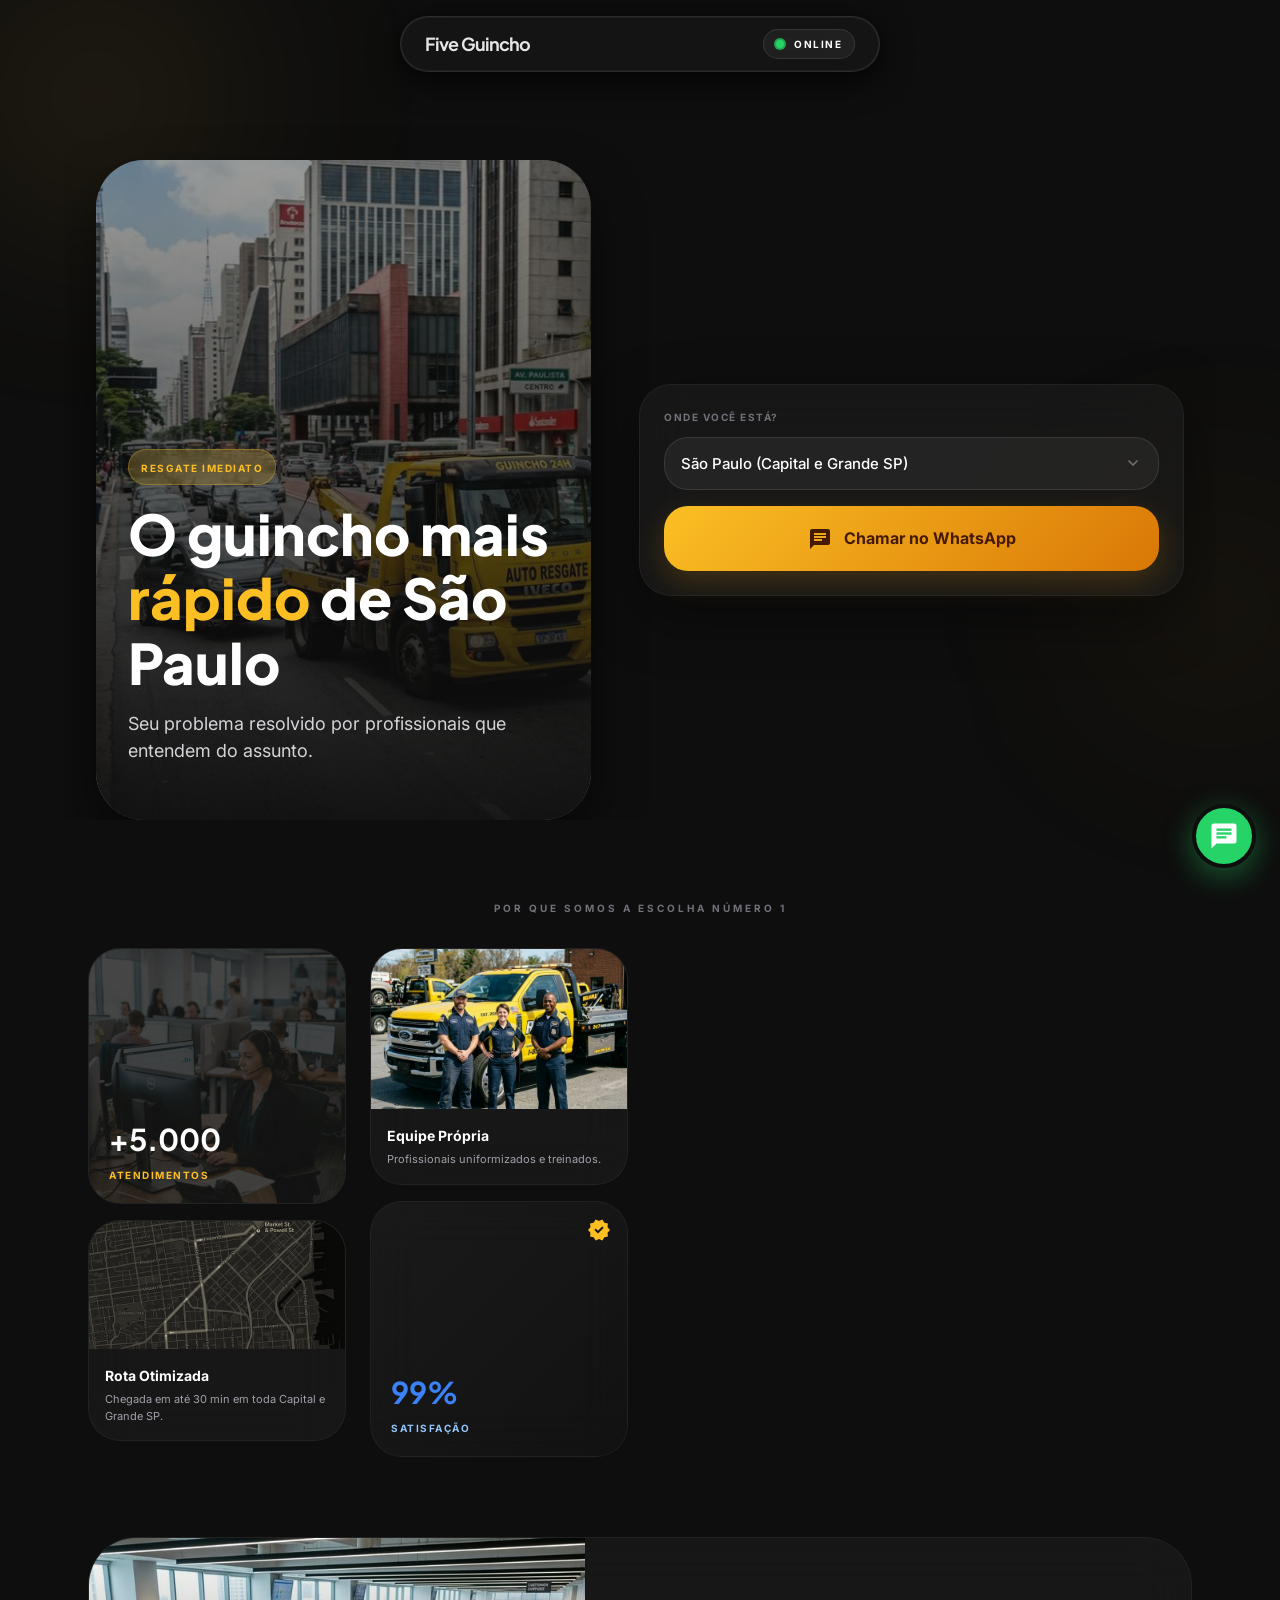
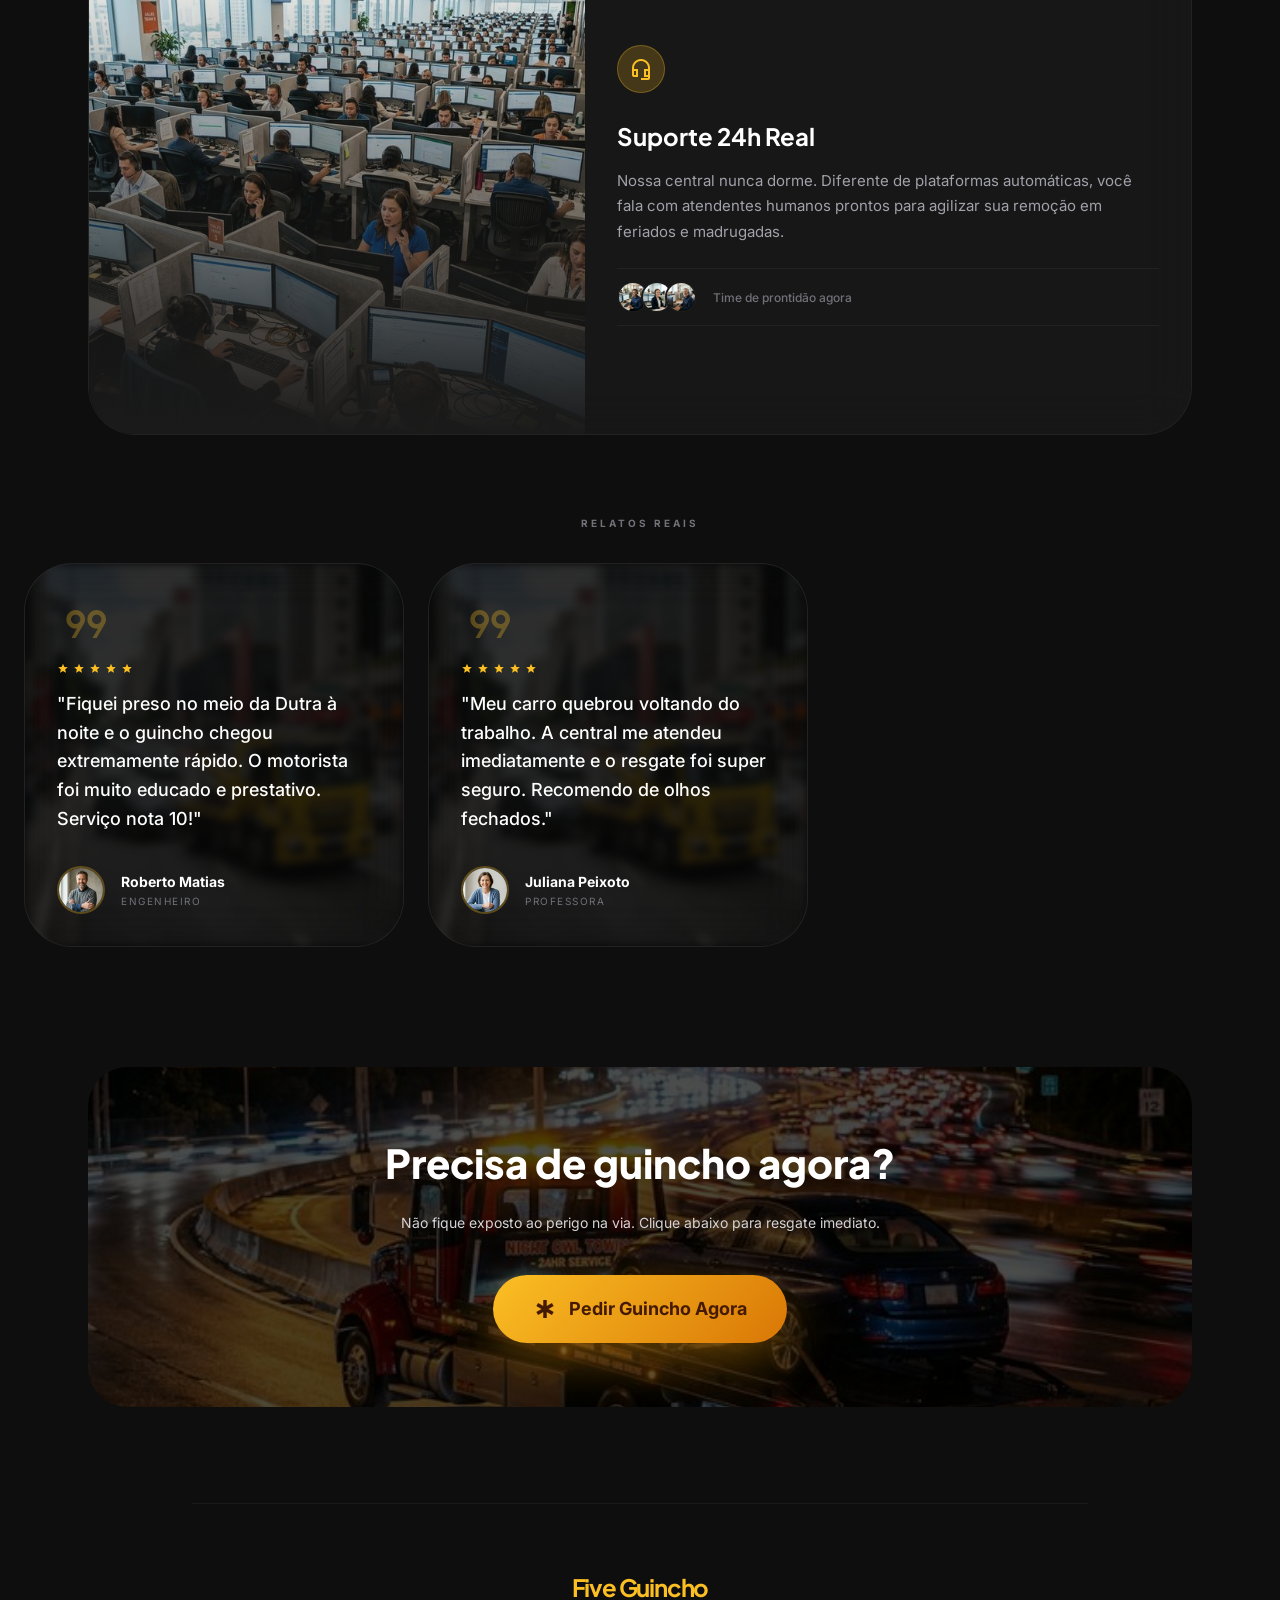
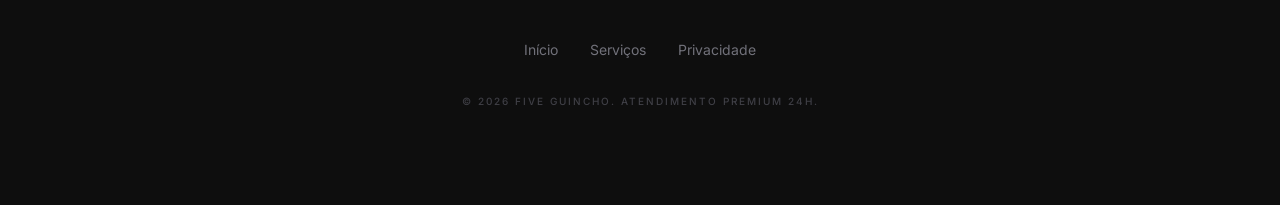
==== commit a5ee1255: "feat: atualiza links do WhatsApp e remove modal" ====
--- a/index.html
+++ b/index.html
@@ -81,7 +81,7 @@
         </div>
 
         <div class="cta-sp" id="cta-sp">
-          <a class="btn-primary" href="#" data-whatsapp>
+          <a class="btn-primary" id="botao_whatsapp" href="https://wa.me/5511939138005?text=Ol%C3%A1%2C%20preciso%20de%20um%20guincho%20em%20SP" target="_blank">
             <span class="material-symbols-outlined filled">chat</span>
             Chamar no WhatsApp
           </a>
@@ -280,7 +280,7 @@
         <div class="cta-final__content">
           <h2 class="cta-final__title font-headline">Precisa de guincho agora?</h2>
           <p class="cta-final__desc">Não fique exposto ao perigo na via. Clique abaixo para resgate imediato.</p>
-          <a class="btn-primary btn-primary--rounded" href="#" data-whatsapp>
+          <a class="btn-primary btn-primary--rounded" id="botao_whatsapp" href="https://wa.me/5511939138005?text=Ol%C3%A1%2C%20preciso%20de%20um%20guincho%20em%20SP" target="_blank">
             <span class="material-symbols-outlined">emergency</span>
             Pedir Guincho Agora
           </a>
@@ -313,100 +313,18 @@
       <span class="material-symbols-outlined">construction</span>
       <span class="nav-label">Serviços</span>
     </a>
-    <a class="bottom-nav__link" href="#" data-whatsapp>
+    <a class="bottom-nav__link" id="botao_whatsapp" href="https://wa.me/5511939138005?text=Ol%C3%A1%2C%20preciso%20de%20um%20guincho%20em%20SP" target="_blank">
       <span class="material-symbols-outlined">alternate_email</span>
       <span class="nav-label">Contato</span>
     </a>
   </nav>
 
   <!-- ===================== WHATSAPP FAB ===================== -->
-  <a class="whatsapp-fab" href="#" data-whatsapp aria-label="Chamar no WhatsApp">
+  <a class="whatsapp-fab" id="botao_whatsapp" href="https://wa.me/5511939138005?text=Ol%C3%A1%2C%20preciso%20de%20um%20guincho%20em%20SP" target="_blank" aria-label="Chamar no WhatsApp">
     <span class="material-symbols-outlined filled">chat</span>
   </a>
 
-  <!-- ===================== MODAL EXPRESS ===================== -->
-  <div class="modal-overlay" id="express-modal" aria-hidden="true" tabindex="-1">
-    <div class="modal-card liquid-glass" role="dialog" aria-modal="true" aria-labelledby="modal-title">
-      <div class="modal-header">
-        <h3 class="modal-title font-headline" id="modal-title">Para agilizar seu orçamento.</h3>
-        <button class="modal-close" id="modal-close" aria-label="Fechar">
-          <span class="material-symbols-outlined">close</span>
-        </button>
-      </div>
-      <div class="modal-body">
-        <form id="express-form">
-          <div class="form-group">
-            <label for="form-nome">Nome do cliente</label>
-            <input type="text" id="form-nome" required placeholder="Ex: João da Silva">
-          </div>
-
-          <div class="form-group">
-            <label for="form-local">Localização do veículo</label>
-            <select id="form-local" required>
-              <option value="" disabled selected>Selecione seu estado</option>
-              <option value="SP">São Paulo (Capital e Grande SP)</option>
-              <option value="RJ">Rio de Janeiro</option>
-              <option value="MG">Minas Gerais</option>
-              <option value="OTHER">Outros Estados</option>
-            </select>
-          </div>
-
-          <div id="form-error" class="cta-other">
-            <span class="material-symbols-outlined">info</span>
-            <p>Atendemos somente São Paulo no momento.</p>
-          </div>
-
-          <div id="form-fields-extended">
-            <div class="form-group">
-              <label for="form-tipo">Qual modelo do veículo?</label>
-              <select id="form-tipo" required>
-                <option value="" disabled selected>Selecione</option>
-                <option value="Carro de passeio">Carro de passeio</option>
-                <option value="Caminhão">Caminhão</option>
-                <option value="Moto">Moto</option>
-                <option value="Outros">Outros</option>
-              </select>
-            </div>
-
-            <div class="form-group">
-              <label for="form-fab">Qual fabricante do veículo?</label>
-              <input type="text" id="form-fab" required placeholder="Ex: Volkswagen, Audi, Chevrolet...">
-            </div>
-
-            <div class="form-row">
-              <div class="form-group">
-                <label for="form-cor">Cor do veículo</label>
-                <input type="text" id="form-cor" required placeholder="Ex: Prata">
-              </div>
-              <div class="form-group">
-                <label for="form-placa">Placa do veículo</label>
-                <input type="text" id="form-placa" required placeholder="ABC-1234">
-              </div>
-            </div>
-
-            <div class="form-group">
-              <label class="radio-group-label">Você já realizou alguma cotação ou a nossa empresa é a primeira?</label>
-              <div class="radio-group">
-                <label class="radio-label">
-                  <input type="radio" name="cotacao" value="Primeira cotação" required>
-                  <span class="radio-custom"></span> Primeira cotação
-                </label>
-                <label class="radio-label">
-                  <input type="radio" name="cotacao" value="Já realizei outra cotação">
-                  <span class="radio-custom"></span> Já realizei cotação
-                </label>
-              </div>
-            </div>
-
-            <button type="submit" id="botao_whatsapp" class="btn-primary btn-submit-modal">
-              <span class="material-symbols-outlined filled">chat</span>
-              Ir para o WhatsApp
-            </button>
-          </div>
-        </form>
-      </div>
-    </div>
-  </div>
+
 
   <!-- Script -->
   <script src="script.js"></script>
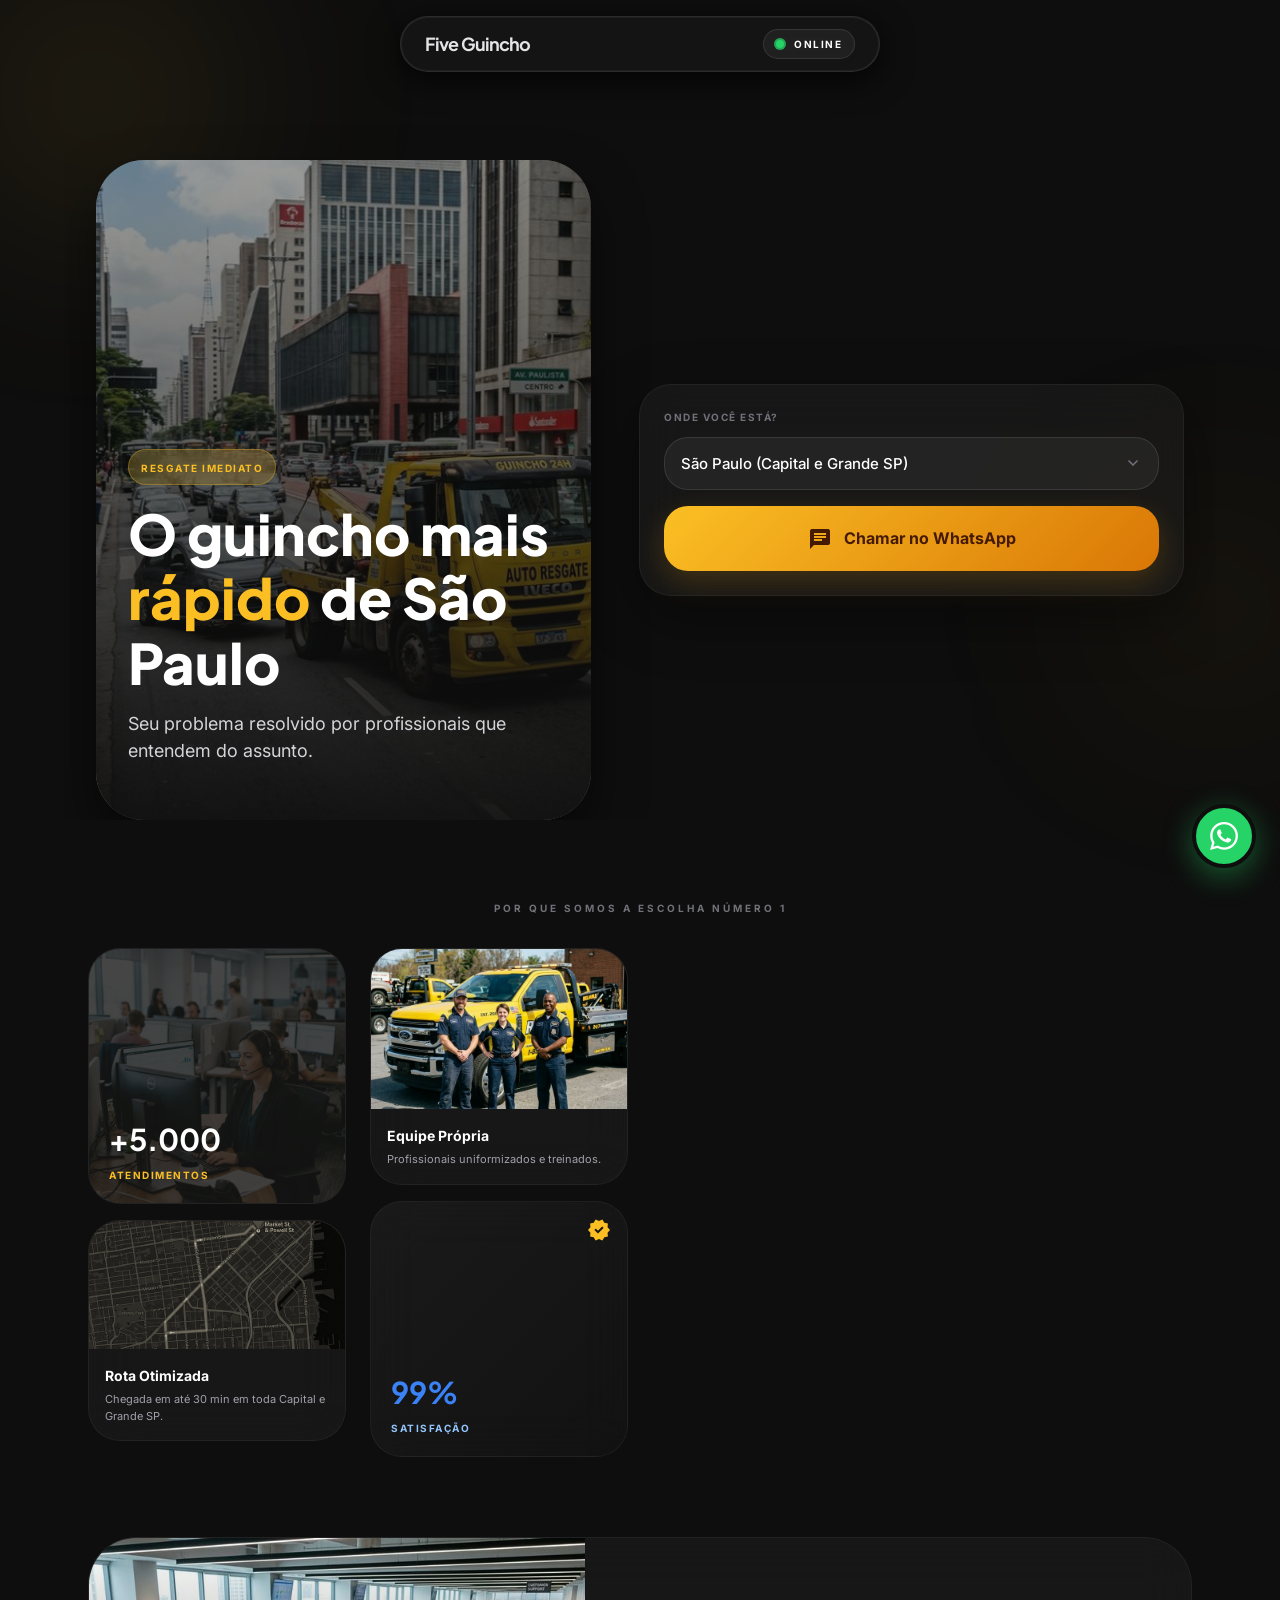
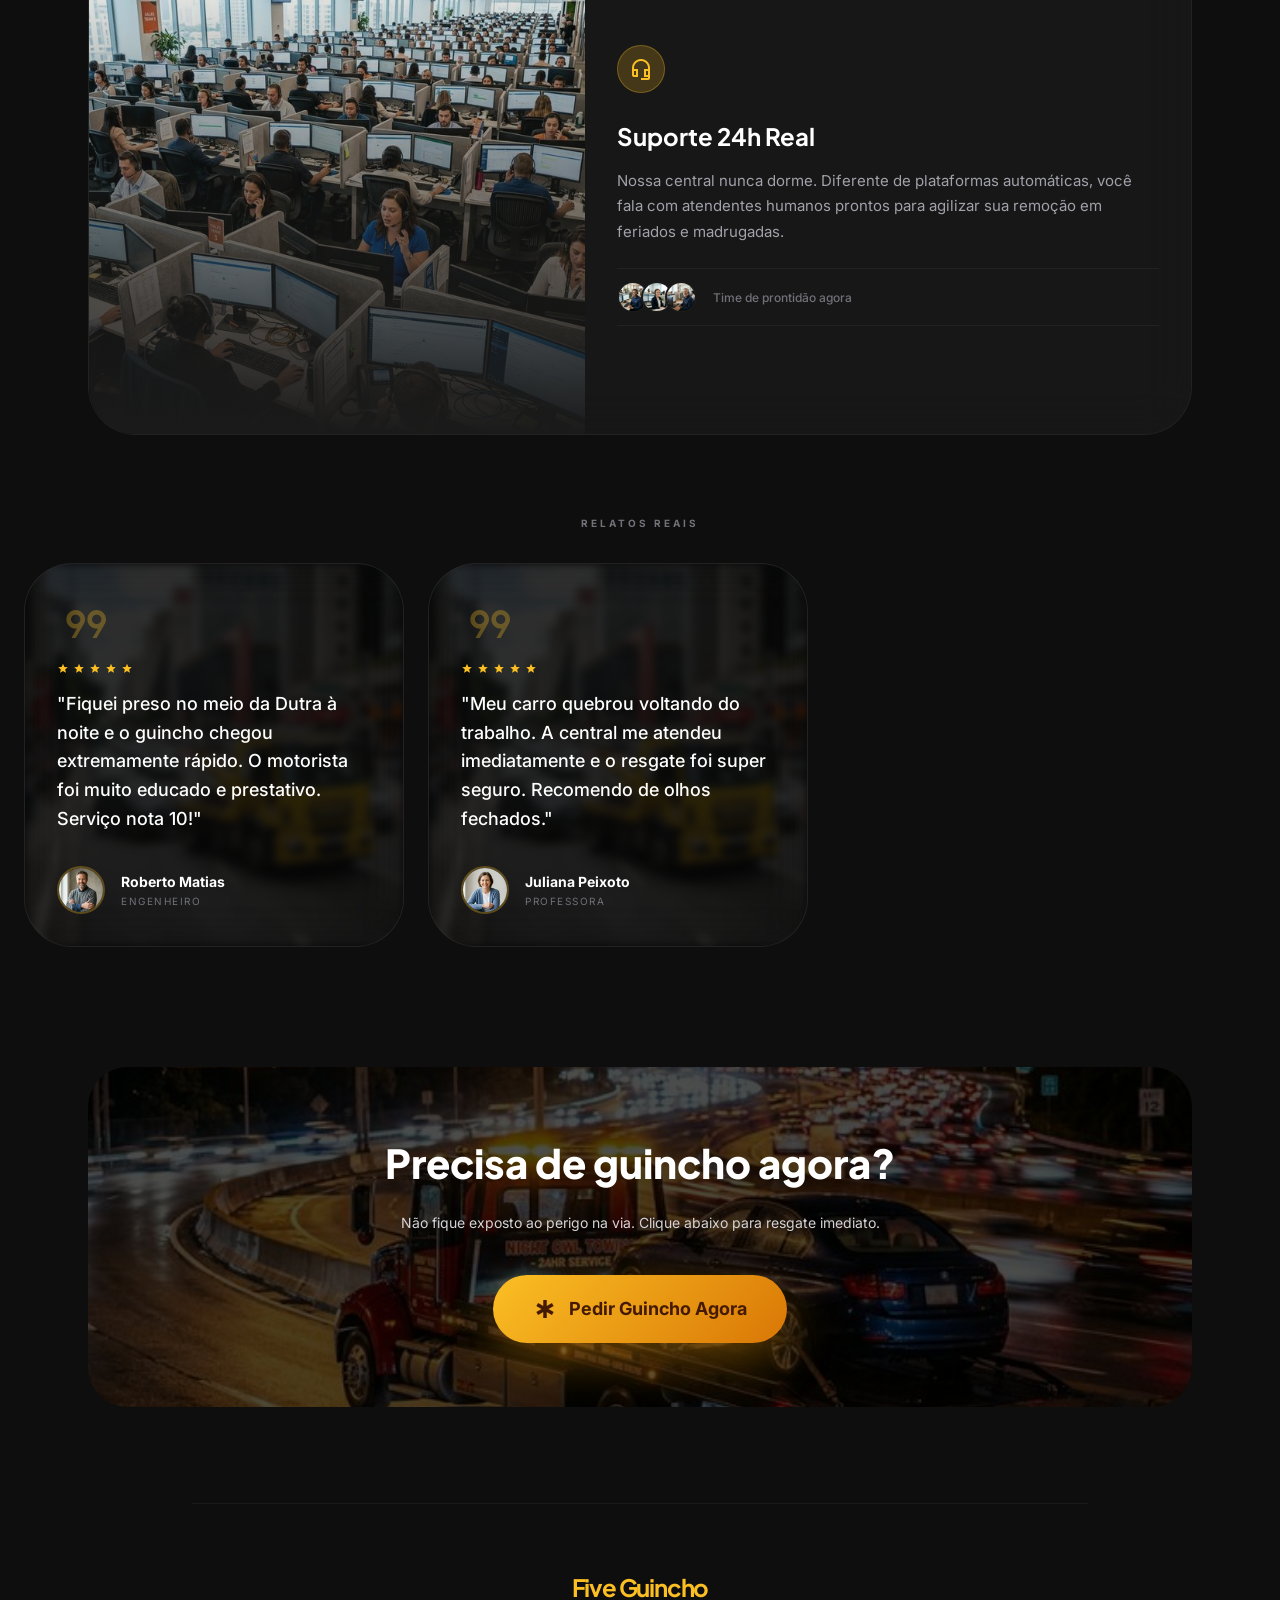
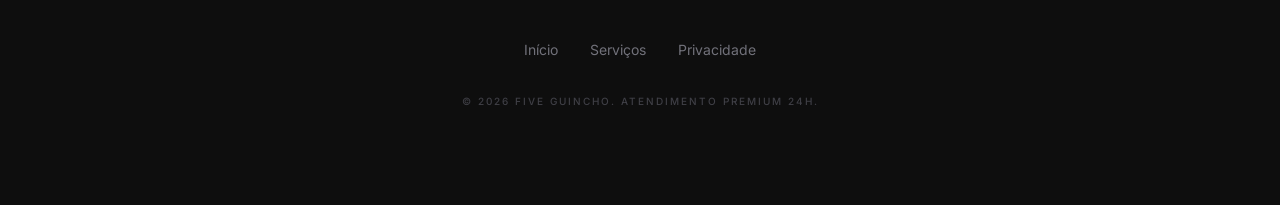
==== commit 8b6f8148: "fix: atualiza número WhatsApp e troca ícone FAB pelo logo oficial - Número WhatsApp atualizado de 55" ====
--- a/index.html
+++ b/index.html
@@ -81,7 +81,7 @@
         </div>
 
         <div class="cta-sp" id="cta-sp">
-          <a class="btn-primary" id="botao_whatsapp" href="https://wa.me/5511939138005?text=Ol%C3%A1%2C%20preciso%20de%20um%20guincho%20em%20SP" target="_blank">
+          <a class="btn-primary" id="botao_whatsapp" href="https://wa.me/5511947837504?text=Ol%C3%A1%2C%20preciso%20de%20um%20guincho%20em%20SP" target="_blank">
             <span class="material-symbols-outlined filled">chat</span>
             Chamar no WhatsApp
           </a>
@@ -280,7 +280,7 @@
         <div class="cta-final__content">
           <h2 class="cta-final__title font-headline">Precisa de guincho agora?</h2>
           <p class="cta-final__desc">Não fique exposto ao perigo na via. Clique abaixo para resgate imediato.</p>
-          <a class="btn-primary btn-primary--rounded" id="botao_whatsapp" href="https://wa.me/5511939138005?text=Ol%C3%A1%2C%20preciso%20de%20um%20guincho%20em%20SP" target="_blank">
+          <a class="btn-primary btn-primary--rounded" id="botao_whatsapp" href="https://wa.me/5511947837504?text=Ol%C3%A1%2C%20preciso%20de%20um%20guincho%20em%20SP" target="_blank">
             <span class="material-symbols-outlined">emergency</span>
             Pedir Guincho Agora
           </a>
@@ -313,15 +313,17 @@
       <span class="material-symbols-outlined">construction</span>
       <span class="nav-label">Serviços</span>
     </a>
-    <a class="bottom-nav__link" id="botao_whatsapp" href="https://wa.me/5511939138005?text=Ol%C3%A1%2C%20preciso%20de%20um%20guincho%20em%20SP" target="_blank">
+    <a class="bottom-nav__link" id="botao_whatsapp" href="https://wa.me/5511947837504?text=Ol%C3%A1%2C%20preciso%20de%20um%20guincho%20em%20SP" target="_blank">
       <span class="material-symbols-outlined">alternate_email</span>
       <span class="nav-label">Contato</span>
     </a>
   </nav>
 
   <!-- ===================== WHATSAPP FAB ===================== -->
-  <a class="whatsapp-fab" id="botao_whatsapp" href="https://wa.me/5511939138005?text=Ol%C3%A1%2C%20preciso%20de%20um%20guincho%20em%20SP" target="_blank" aria-label="Chamar no WhatsApp">
-    <span class="material-symbols-outlined filled">chat</span>
+  <a class="whatsapp-fab" id="botao_whatsapp" href="https://wa.me/5511947837504?text=Ol%C3%A1%2C%20preciso%20de%20um%20guincho%20em%20SP" target="_blank" aria-label="Chamar no WhatsApp">
+    <svg xmlns="http://www.w3.org/2000/svg" width="28" height="28" viewBox="0 0 24 24" fill="white">
+      <path d="M17.472 14.382c-.297-.149-1.758-.867-2.03-.967-.273-.099-.471-.148-.67.15-.197.297-.767.966-.94 1.164-.173.199-.347.223-.644.075-.297-.15-1.255-.463-2.39-1.475-.883-.788-1.48-1.761-1.653-2.059-.173-.297-.018-.458.13-.606.134-.133.298-.347.446-.52.149-.174.198-.298.298-.497.099-.198.05-.371-.025-.52-.075-.149-.669-1.612-.916-2.207-.242-.579-.487-.5-.669-.51-.173-.008-.371-.01-.57-.01-.198 0-.52.074-.792.372-.272.297-1.04 1.016-1.04 2.479 0 1.462 1.065 2.875 1.213 3.074.149.198 2.096 3.2 5.077 4.487.709.306 1.262.489 1.694.625.712.227 1.36.195 1.871.118.571-.085 1.758-.719 2.006-1.413.248-.694.248-1.289.173-1.413-.074-.124-.272-.198-.57-.347m-5.421 7.403h-.004a9.87 9.87 0 01-5.031-1.378l-.361-.214-3.741.982.998-3.648-.235-.374a9.86 9.86 0 01-1.51-5.26c.001-5.45 4.436-9.884 9.888-9.884 2.64 0 5.122 1.03 6.988 2.898a9.825 9.825 0 012.893 6.994c-.003 5.45-4.437 9.884-9.885 9.884m8.413-18.297A11.815 11.815 0 0012.05 0C5.495 0 .16 5.335.157 11.892c0 2.096.547 4.142 1.588 5.945L.057 24l6.305-1.654a11.882 11.882 0 005.683 1.448h.005c6.554 0 11.89-5.335 11.893-11.893a11.821 11.821 0 00-3.48-8.413z"/>
+    </svg>
   </a>
 
 
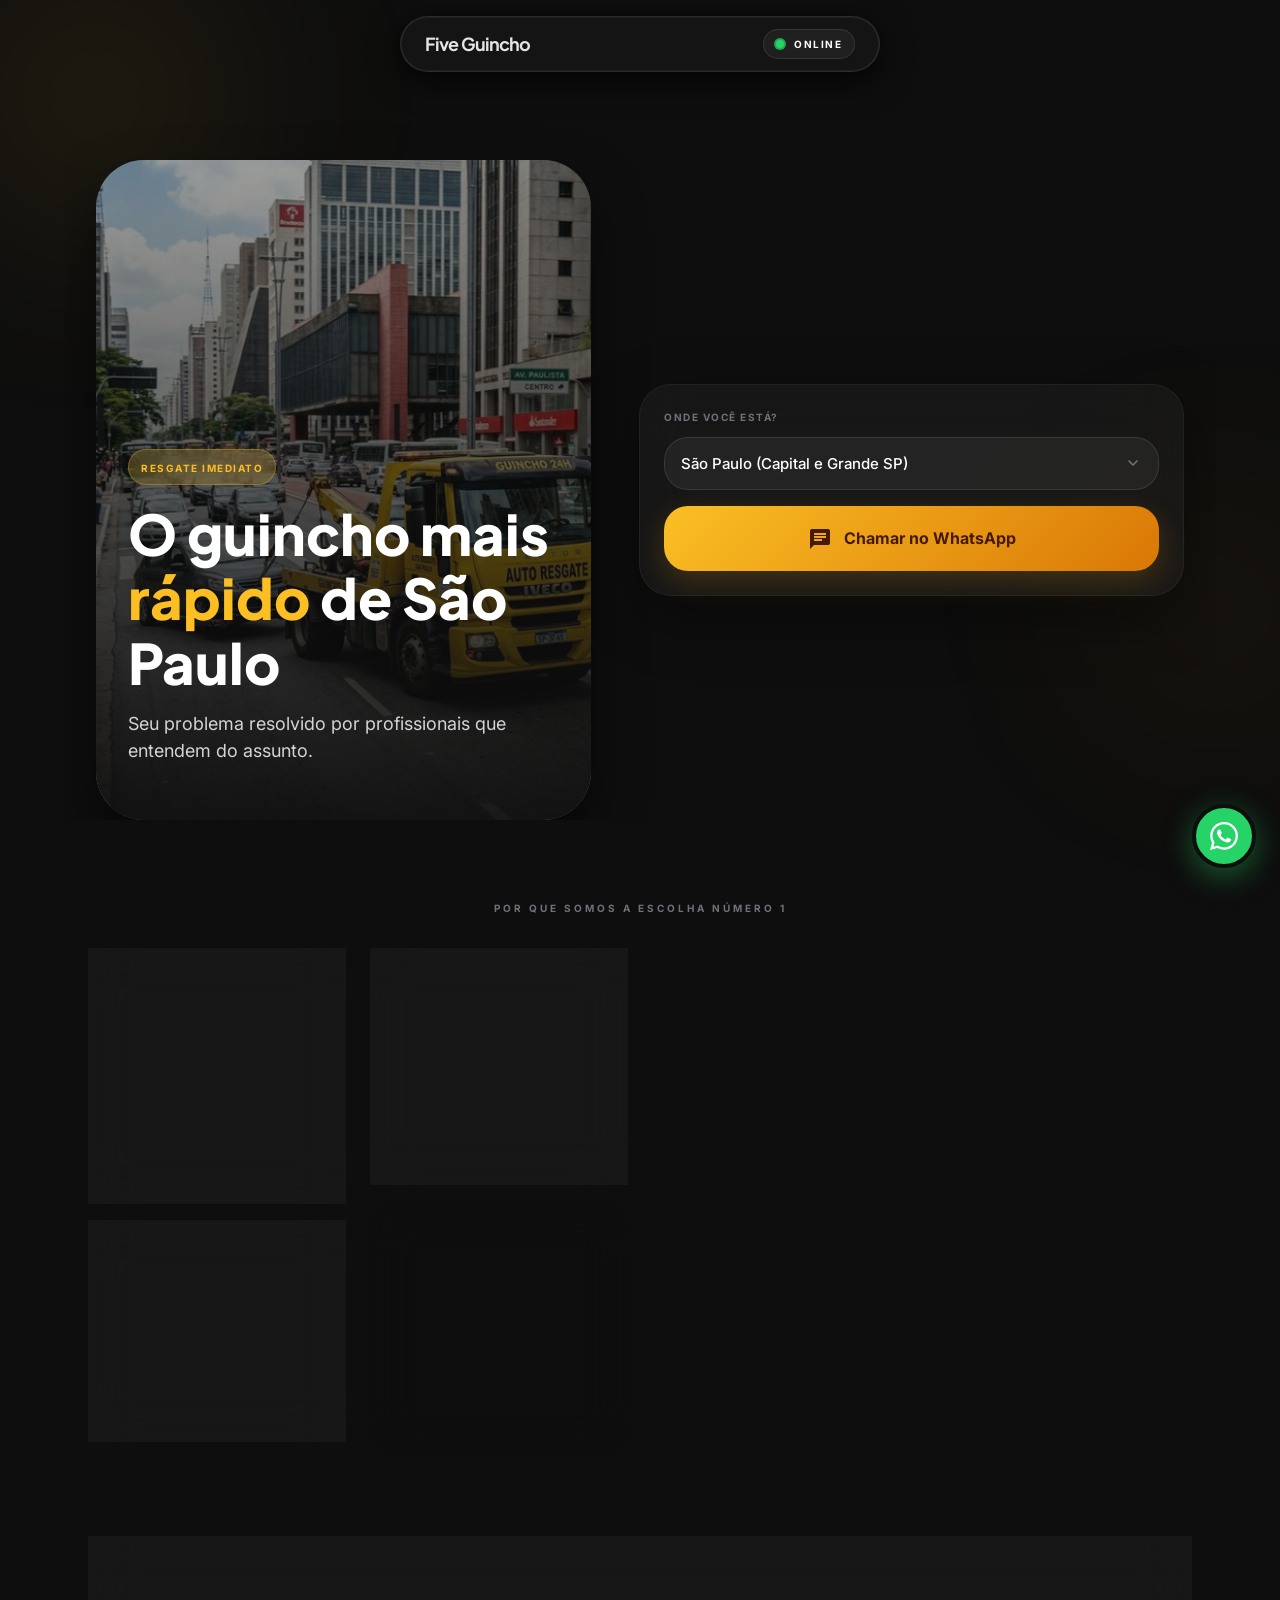
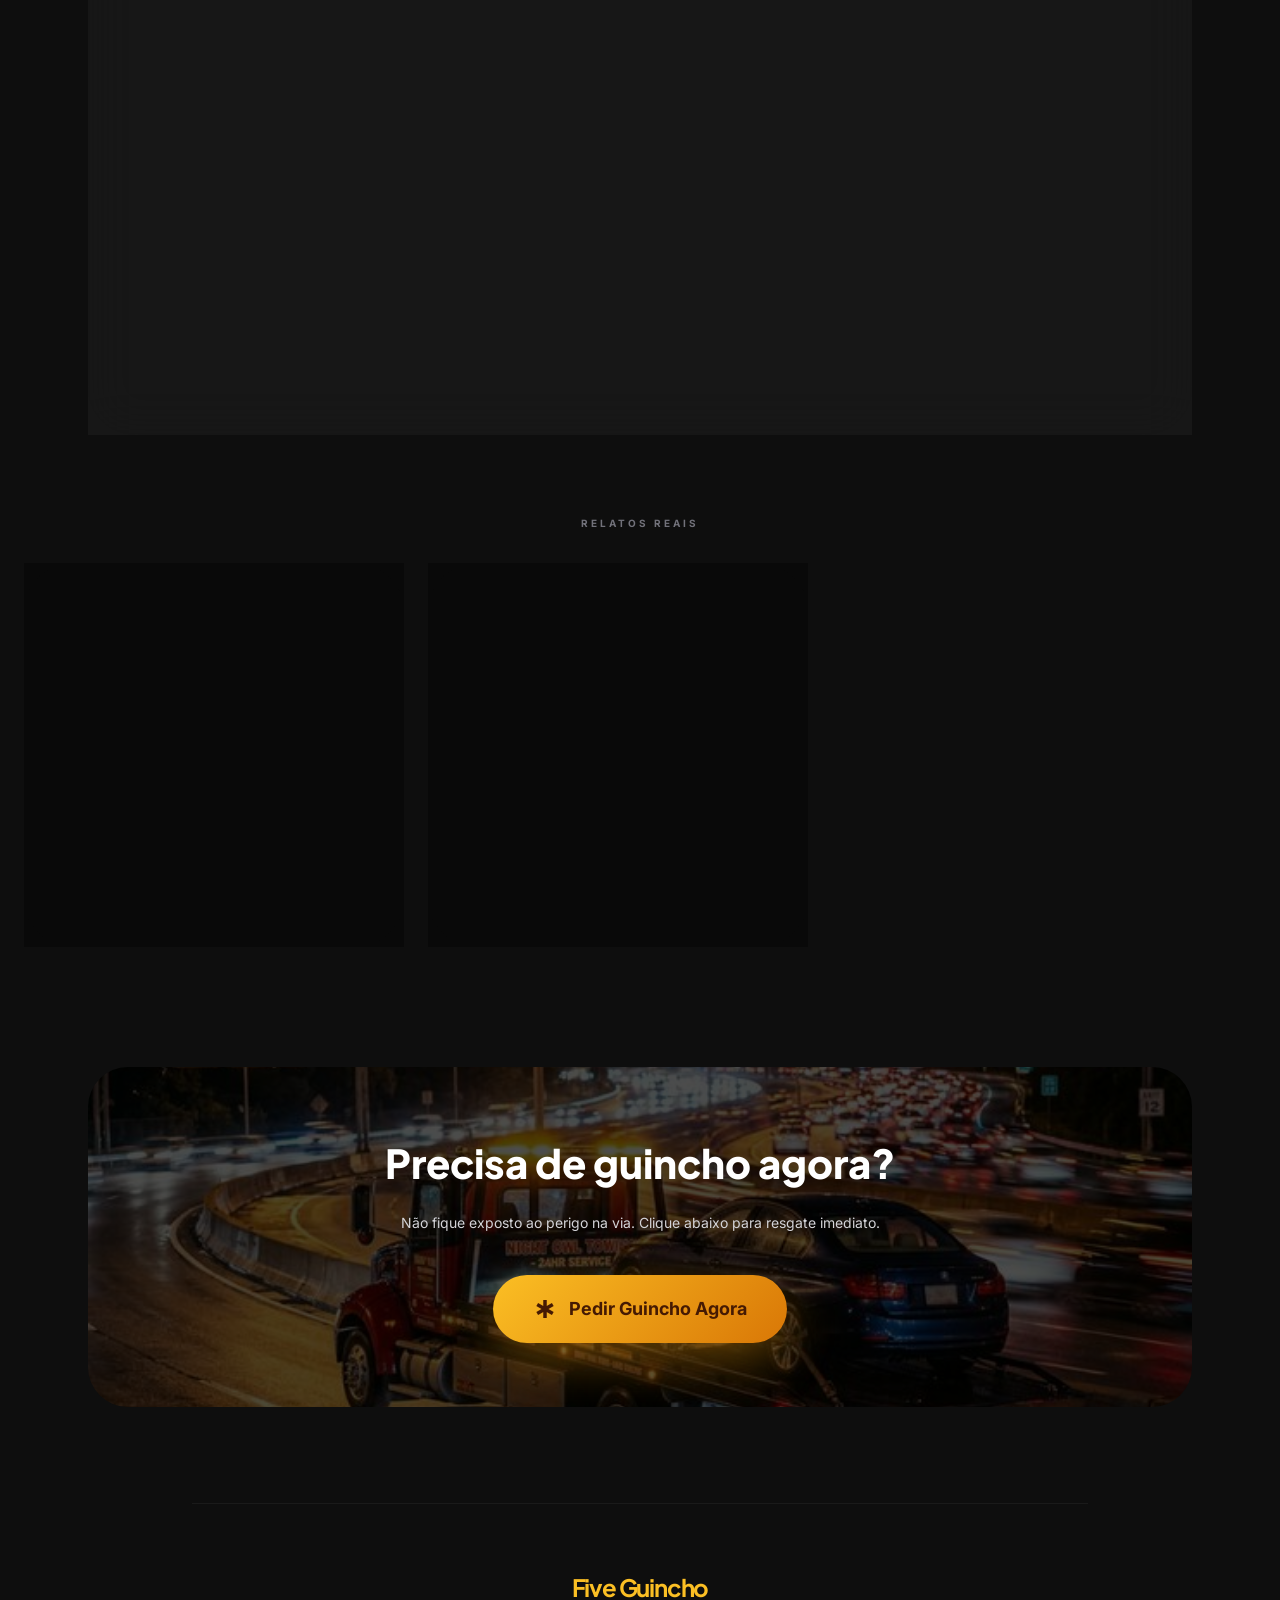
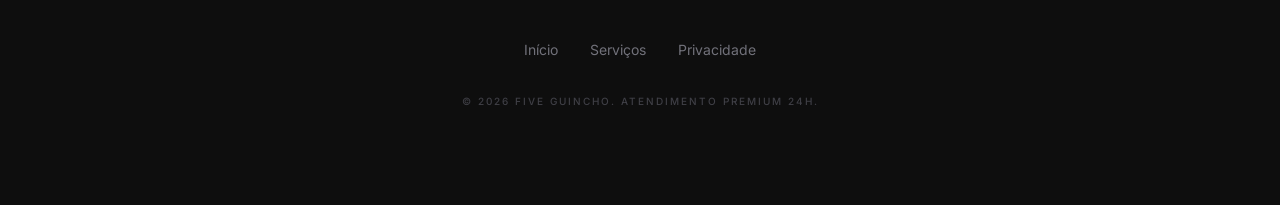
==== commit 63de8efd: "Torna id botao_whatsapp único no FAB para rastreamento Google Ads" ====
--- a/index.html
+++ b/index.html
@@ -16,6 +16,16 @@
 
   <!-- Stylesheet -->
   <link rel="stylesheet" href="style.css" />
+  <!-- Google tag (gtag.js) -->
+  <script async src="https://www.googletagmanager.com/gtag/js?id=AW-11038948167"></script>
+  <script>
+    window.dataLayer = window.dataLayer || [];
+    function gtag(){dataLayer.push(arguments);}
+    gtag('js', new Date());
+
+    gtag('config', 'AW-11038948167');
+  </script>
+
   <!-- Google Tag Manager -->
   <script>(function(w,d,s,l,i){w[l]=w[l]||[];w[l].push({'gtm.start':
   new Date().getTime(),event:'gtm.js'});var f=d.getElementsByTagName(s)[0],
@@ -81,7 +91,7 @@
         </div>
 
         <div class="cta-sp" id="cta-sp">
-          <a class="btn-primary" id="botao_whatsapp" href="https://wa.me/5511947837504?text=Ol%C3%A1%2C%20preciso%20de%20um%20guincho%20em%20SP" target="_blank">
+          <a class="btn-primary" id="botao_whatsapp_hero" href="https://wa.me/5511947837504?text=Ol%C3%A1%2C%20preciso%20de%20um%20guincho%20em%20SP" target="_blank">
             <span class="material-symbols-outlined filled">chat</span>
             Chamar no WhatsApp
           </a>
@@ -280,7 +290,7 @@
         <div class="cta-final__content">
           <h2 class="cta-final__title font-headline">Precisa de guincho agora?</h2>
           <p class="cta-final__desc">Não fique exposto ao perigo na via. Clique abaixo para resgate imediato.</p>
-          <a class="btn-primary btn-primary--rounded" id="botao_whatsapp" href="https://wa.me/5511947837504?text=Ol%C3%A1%2C%20preciso%20de%20um%20guincho%20em%20SP" target="_blank">
+          <a class="btn-primary btn-primary--rounded" id="botao_whatsapp_cta" href="https://wa.me/5511947837504?text=Ol%C3%A1%2C%20preciso%20de%20um%20guincho%20em%20SP" target="_blank">
             <span class="material-symbols-outlined">emergency</span>
             Pedir Guincho Agora
           </a>
@@ -313,7 +323,7 @@
       <span class="material-symbols-outlined">construction</span>
       <span class="nav-label">Serviços</span>
     </a>
-    <a class="bottom-nav__link" id="botao_whatsapp" href="https://wa.me/5511947837504?text=Ol%C3%A1%2C%20preciso%20de%20um%20guincho%20em%20SP" target="_blank">
+    <a class="bottom-nav__link" id="botao_whatsapp_nav" href="https://wa.me/5511947837504?text=Ol%C3%A1%2C%20preciso%20de%20um%20guincho%20em%20SP" target="_blank">
       <span class="material-symbols-outlined">alternate_email</span>
       <span class="nav-label">Contato</span>
     </a>
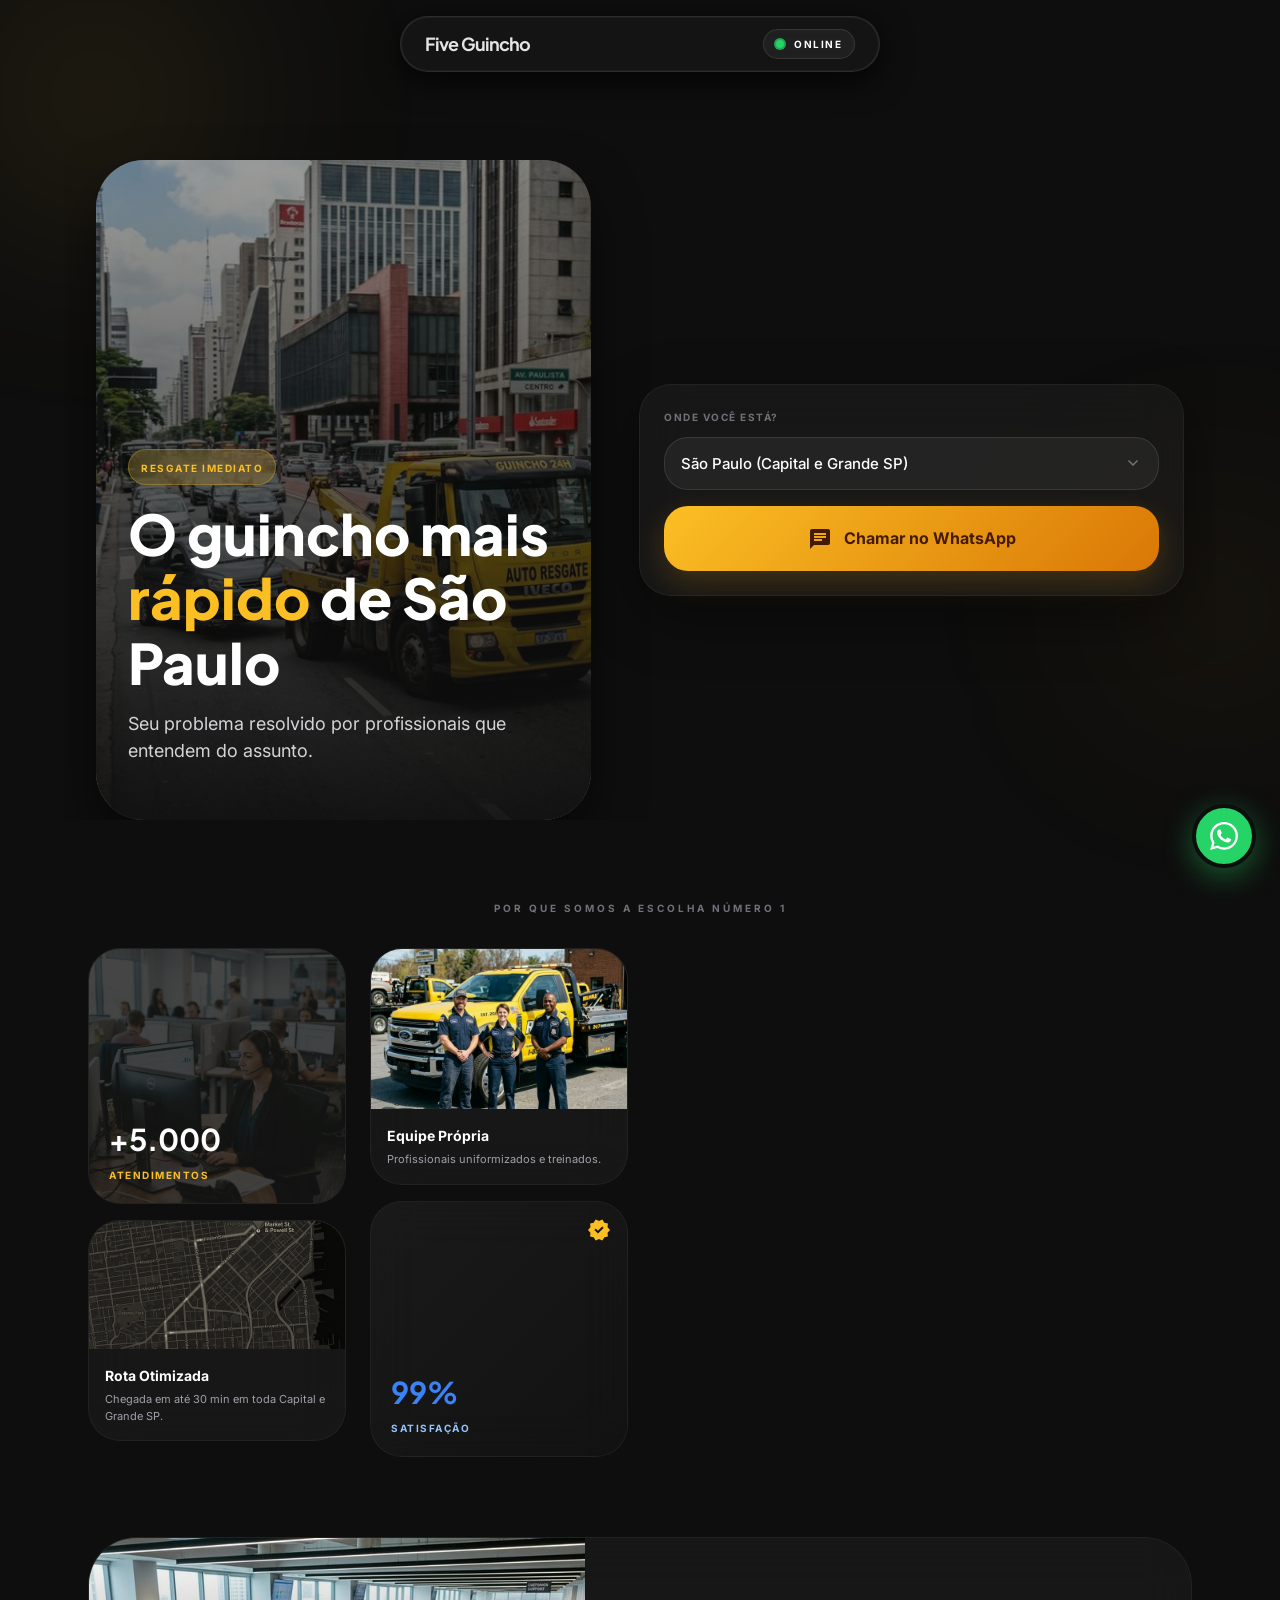
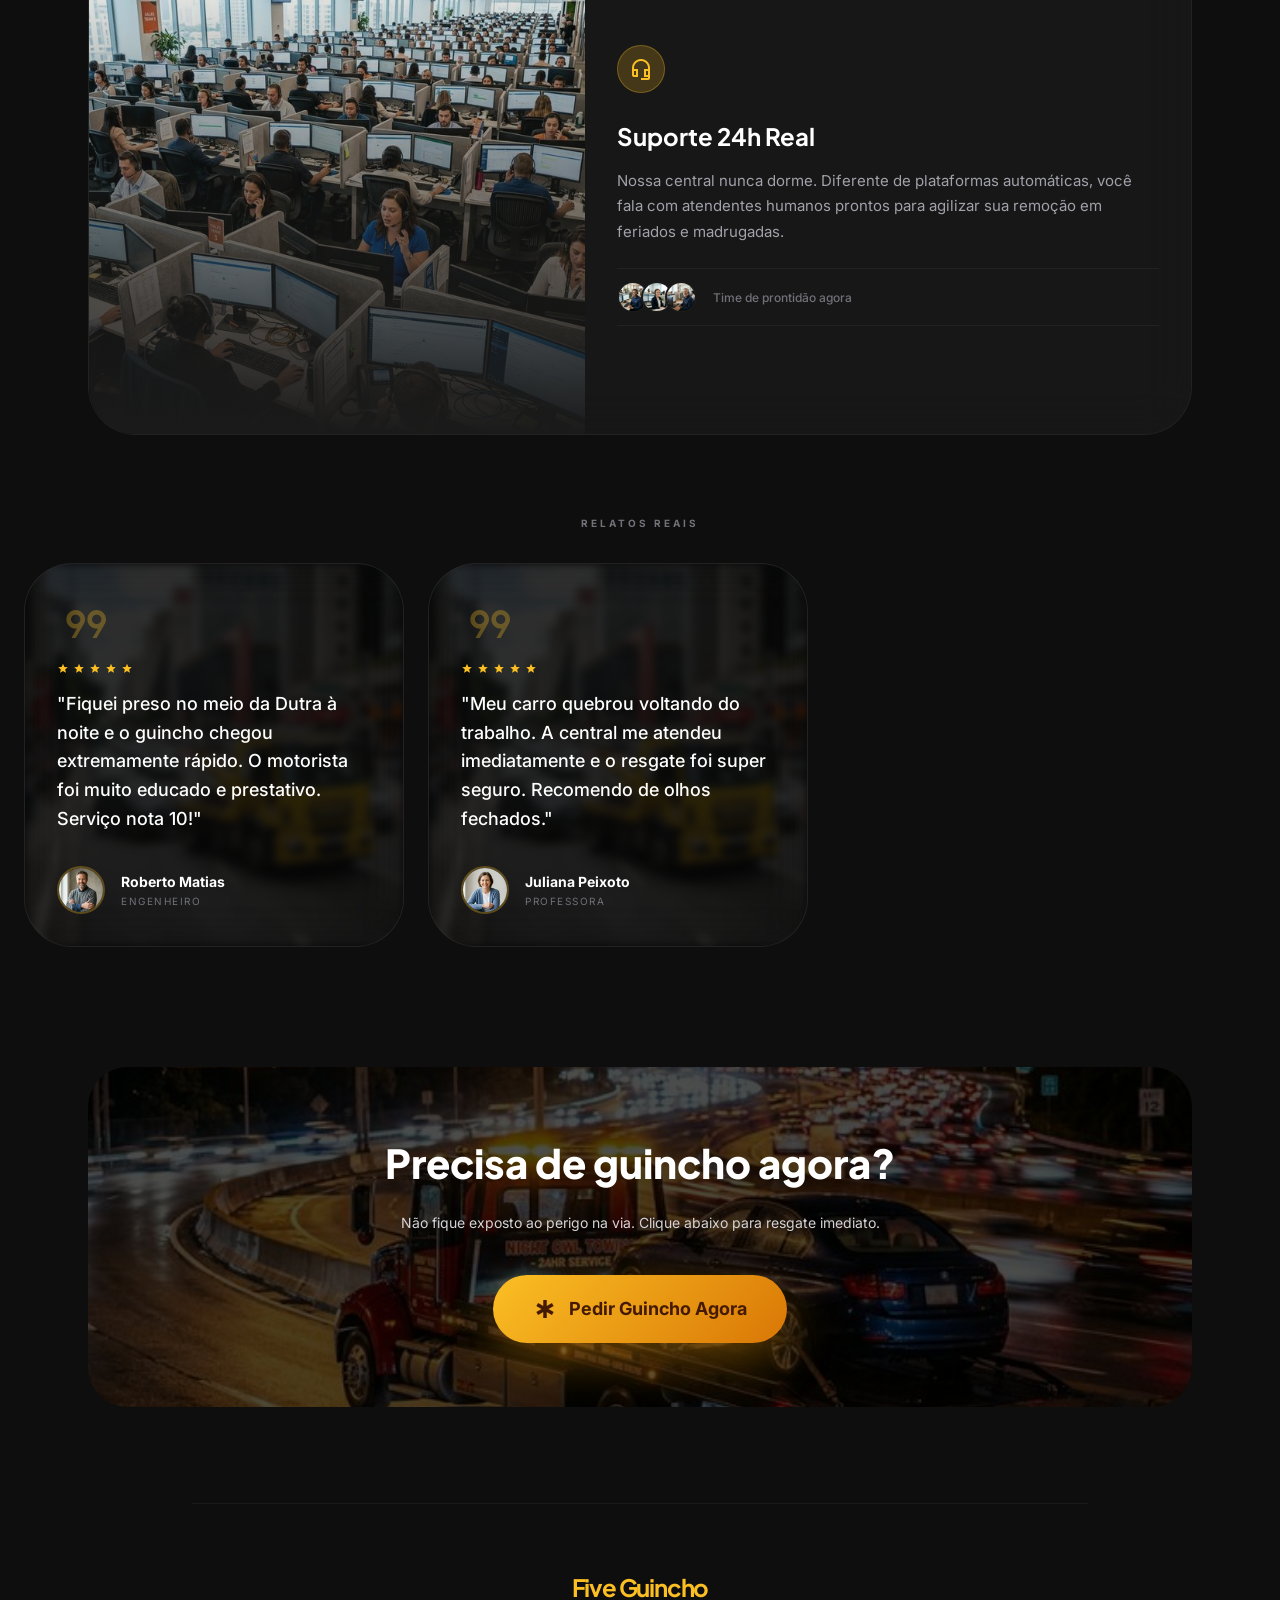
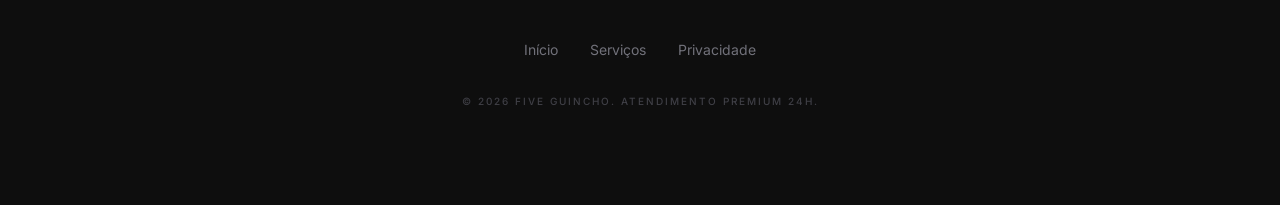
==== commit 7426d94c: "Restaura id botao_whatsapp no botão hero Chamar no WhatsApp" ====
--- a/index.html
+++ b/index.html
@@ -91,7 +91,7 @@
         </div>
 
         <div class="cta-sp" id="cta-sp">
-          <a class="btn-primary" id="botao_whatsapp_hero" href="https://wa.me/5511947837504?text=Ol%C3%A1%2C%20preciso%20de%20um%20guincho%20em%20SP" target="_blank">
+          <a class="btn-primary" id="botao_whatsapp" href="https://wa.me/5511947837504?text=Ol%C3%A1%2C%20preciso%20de%20um%20guincho%20em%20SP" target="_blank">
             <span class="material-symbols-outlined filled">chat</span>
             Chamar no WhatsApp
           </a>
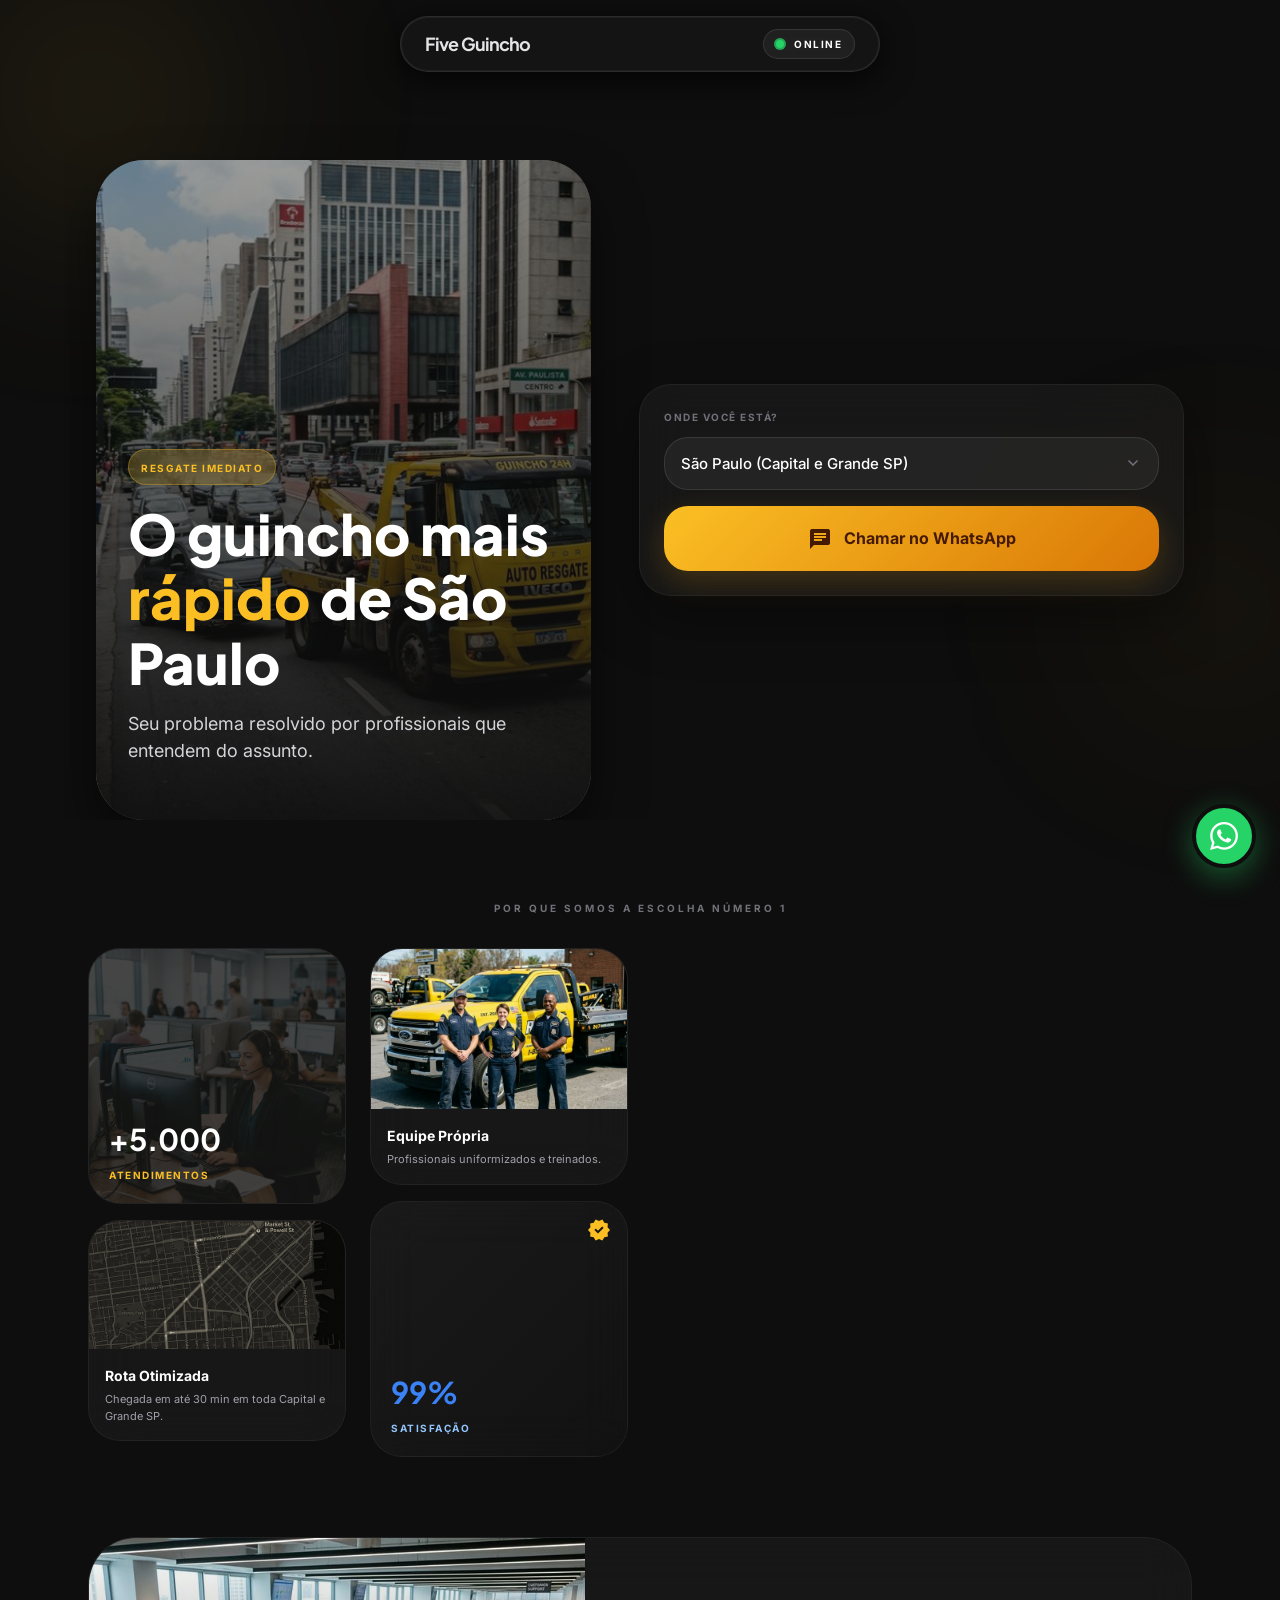
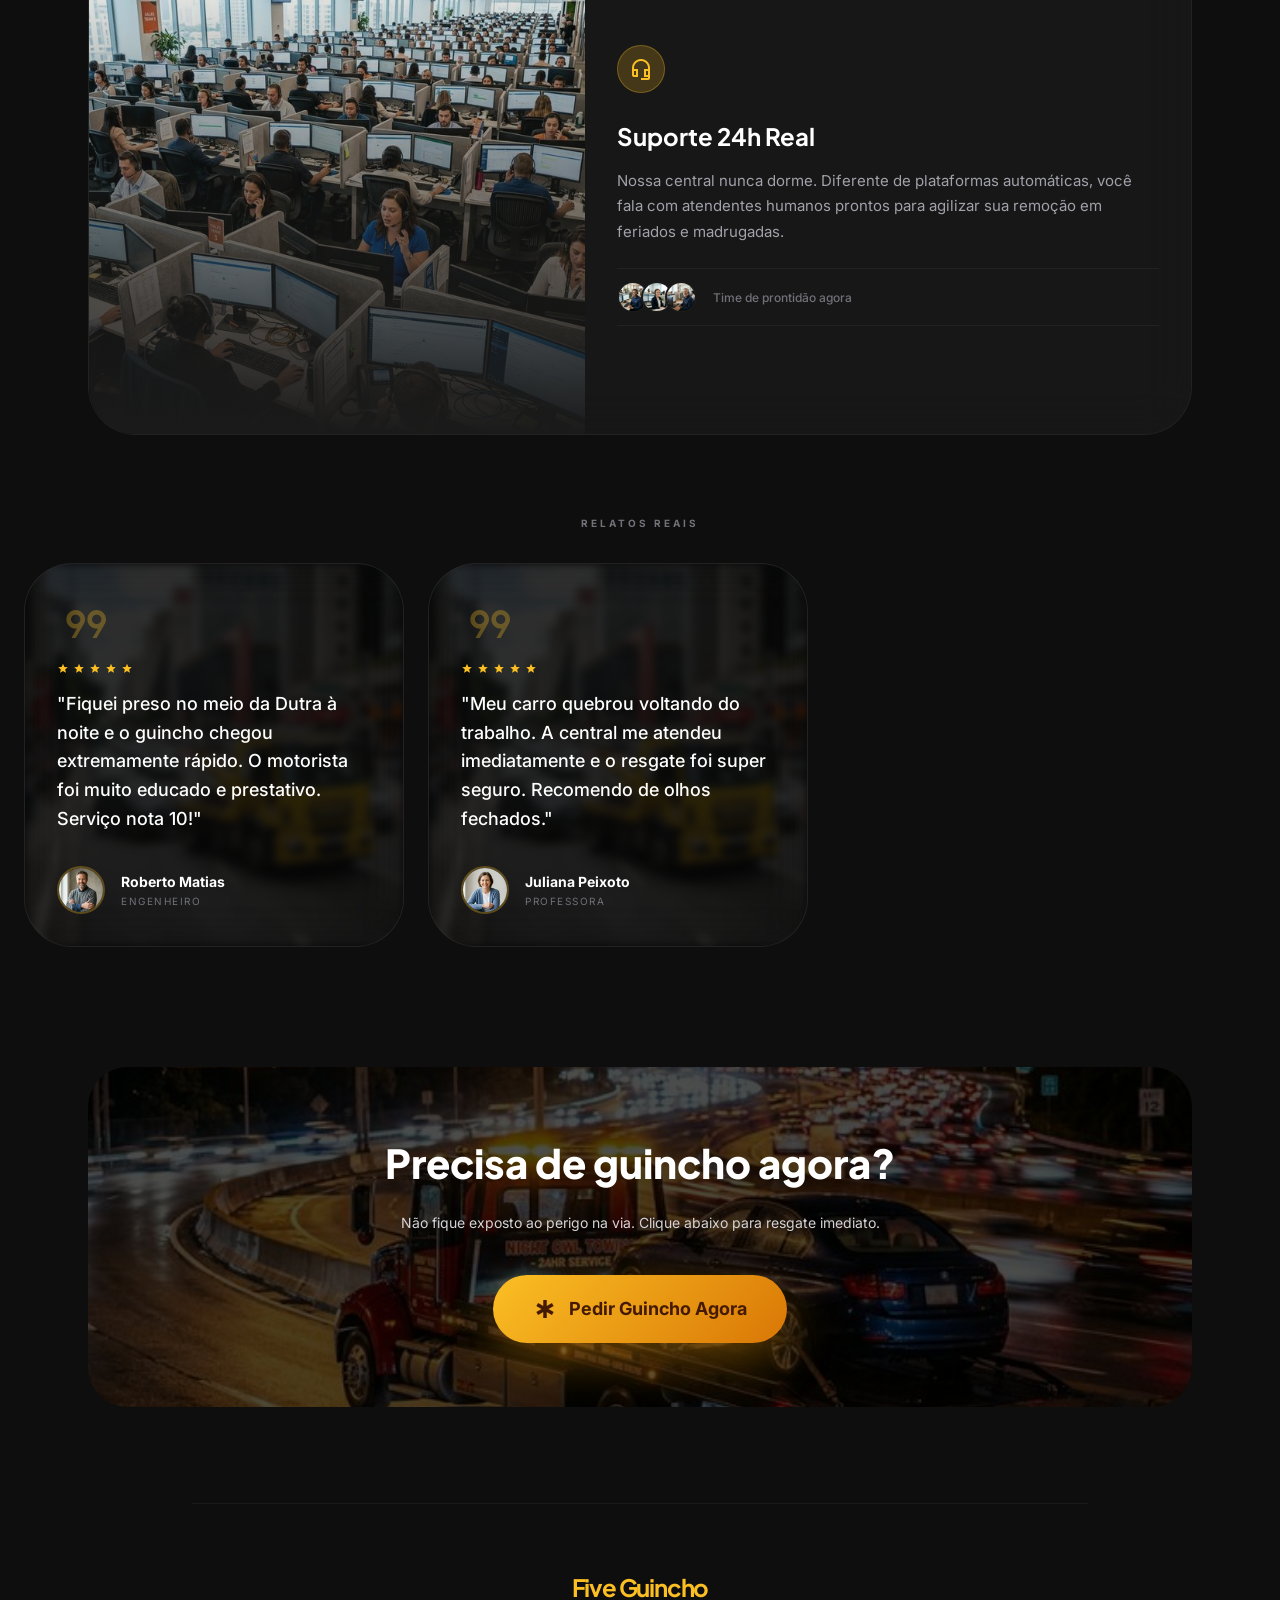
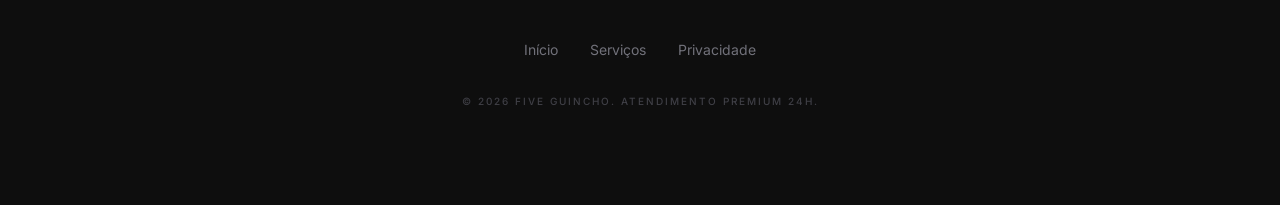
==== commit 44c0b461: "Update phone number in Five Guincho" ====
--- a/index.html
+++ b/index.html
@@ -91,7 +91,7 @@
         </div>
 
         <div class="cta-sp" id="cta-sp">
-          <a class="btn-primary" id="botao_whatsapp" href="https://wa.me/5511947837504?text=Ol%C3%A1%2C%20preciso%20de%20um%20guincho%20em%20SP" target="_blank">
+          <a class="btn-primary" id="botao_whatsapp" href="https://wa.me/5511913220897?text=Ol%C3%A1%2C%20preciso%20de%20um%20guincho%20em%20SP" target="_blank">
             <span class="material-symbols-outlined filled">chat</span>
             Chamar no WhatsApp
           </a>
@@ -290,7 +290,7 @@
         <div class="cta-final__content">
           <h2 class="cta-final__title font-headline">Precisa de guincho agora?</h2>
           <p class="cta-final__desc">Não fique exposto ao perigo na via. Clique abaixo para resgate imediato.</p>
-          <a class="btn-primary btn-primary--rounded" id="botao_whatsapp_cta" href="https://wa.me/5511947837504?text=Ol%C3%A1%2C%20preciso%20de%20um%20guincho%20em%20SP" target="_blank">
+          <a class="btn-primary btn-primary--rounded" id="botao_whatsapp_cta" href="https://wa.me/5511913220897?text=Ol%C3%A1%2C%20preciso%20de%20um%20guincho%20em%20SP" target="_blank">
             <span class="material-symbols-outlined">emergency</span>
             Pedir Guincho Agora
           </a>
@@ -323,14 +323,14 @@
       <span class="material-symbols-outlined">construction</span>
       <span class="nav-label">Serviços</span>
     </a>
-    <a class="bottom-nav__link" id="botao_whatsapp_nav" href="https://wa.me/5511947837504?text=Ol%C3%A1%2C%20preciso%20de%20um%20guincho%20em%20SP" target="_blank">
+    <a class="bottom-nav__link" id="botao_whatsapp" href="https://wa.me/5511913220897?text=Ol%C3%A1%2C%20preciso%20de%20um%20guincho%20em%20SP" target="_blank">
       <span class="material-symbols-outlined">alternate_email</span>
       <span class="nav-label">Contato</span>
     </a>
   </nav>
 
   <!-- ===================== WHATSAPP FAB ===================== -->
-  <a class="whatsapp-fab" id="botao_whatsapp" href="https://wa.me/5511947837504?text=Ol%C3%A1%2C%20preciso%20de%20um%20guincho%20em%20SP" target="_blank" aria-label="Chamar no WhatsApp">
+  <a class="whatsapp-fab" id="botao_whatsapp" href="https://wa.me/5511913220897?text=Ol%C3%A1%2C%20preciso%20de%20um%20guincho%20em%20SP" target="_blank" aria-label="Chamar no WhatsApp">
     <svg xmlns="http://www.w3.org/2000/svg" width="28" height="28" viewBox="0 0 24 24" fill="white">
       <path d="M17.472 14.382c-.297-.149-1.758-.867-2.03-.967-.273-.099-.471-.148-.67.15-.197.297-.767.966-.94 1.164-.173.199-.347.223-.644.075-.297-.15-1.255-.463-2.39-1.475-.883-.788-1.48-1.761-1.653-2.059-.173-.297-.018-.458.13-.606.134-.133.298-.347.446-.52.149-.174.198-.298.298-.497.099-.198.05-.371-.025-.52-.075-.149-.669-1.612-.916-2.207-.242-.579-.487-.5-.669-.51-.173-.008-.371-.01-.57-.01-.198 0-.52.074-.792.372-.272.297-1.04 1.016-1.04 2.479 0 1.462 1.065 2.875 1.213 3.074.149.198 2.096 3.2 5.077 4.487.709.306 1.262.489 1.694.625.712.227 1.36.195 1.871.118.571-.085 1.758-.719 2.006-1.413.248-.694.248-1.289.173-1.413-.074-.124-.272-.198-.57-.347m-5.421 7.403h-.004a9.87 9.87 0 01-5.031-1.378l-.361-.214-3.741.982.998-3.648-.235-.374a9.86 9.86 0 01-1.51-5.26c.001-5.45 4.436-9.884 9.888-9.884 2.64 0 5.122 1.03 6.988 2.898a9.825 9.825 0 012.893 6.994c-.003 5.45-4.437 9.884-9.885 9.884m8.413-18.297A11.815 11.815 0 0012.05 0C5.495 0 .16 5.335.157 11.892c0 2.096.547 4.142 1.588 5.945L.057 24l6.305-1.654a11.882 11.882 0 005.683 1.448h.005c6.554 0 11.89-5.335 11.893-11.893a11.821 11.821 0 00-3.48-8.413z"/>
     </svg>
--- a/style.css
+++ b/style.css
@@ -1107,6 +1107,13 @@
   font-size: 1.875rem;
 }
 
+/* GTM Click ID fix: garantir que o clique registre no <a> pai */
+.whatsapp-fab > *,
+.btn-primary > *,
+.bottom-nav__link > * {
+  pointer-events: none;
+}
+
 /* ============================================
    MODAL EXPRESS
    ============================================ */
